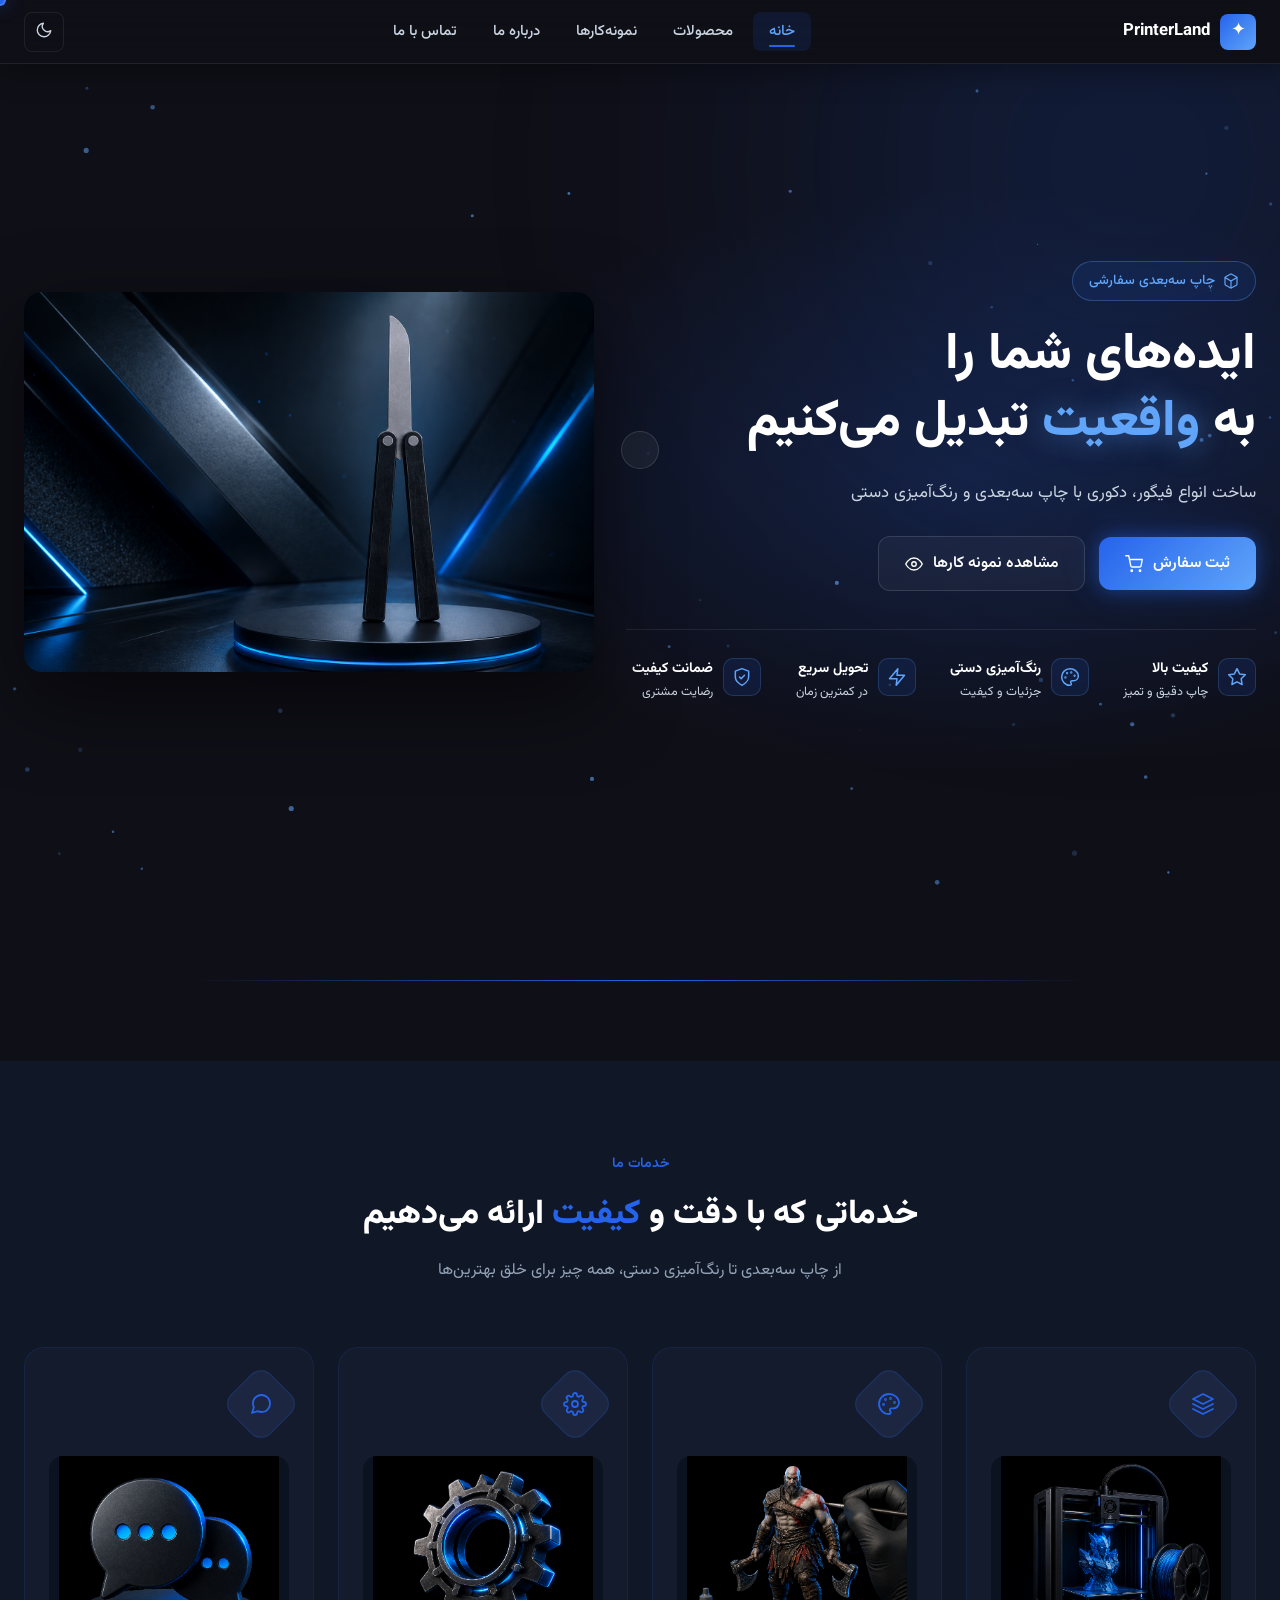
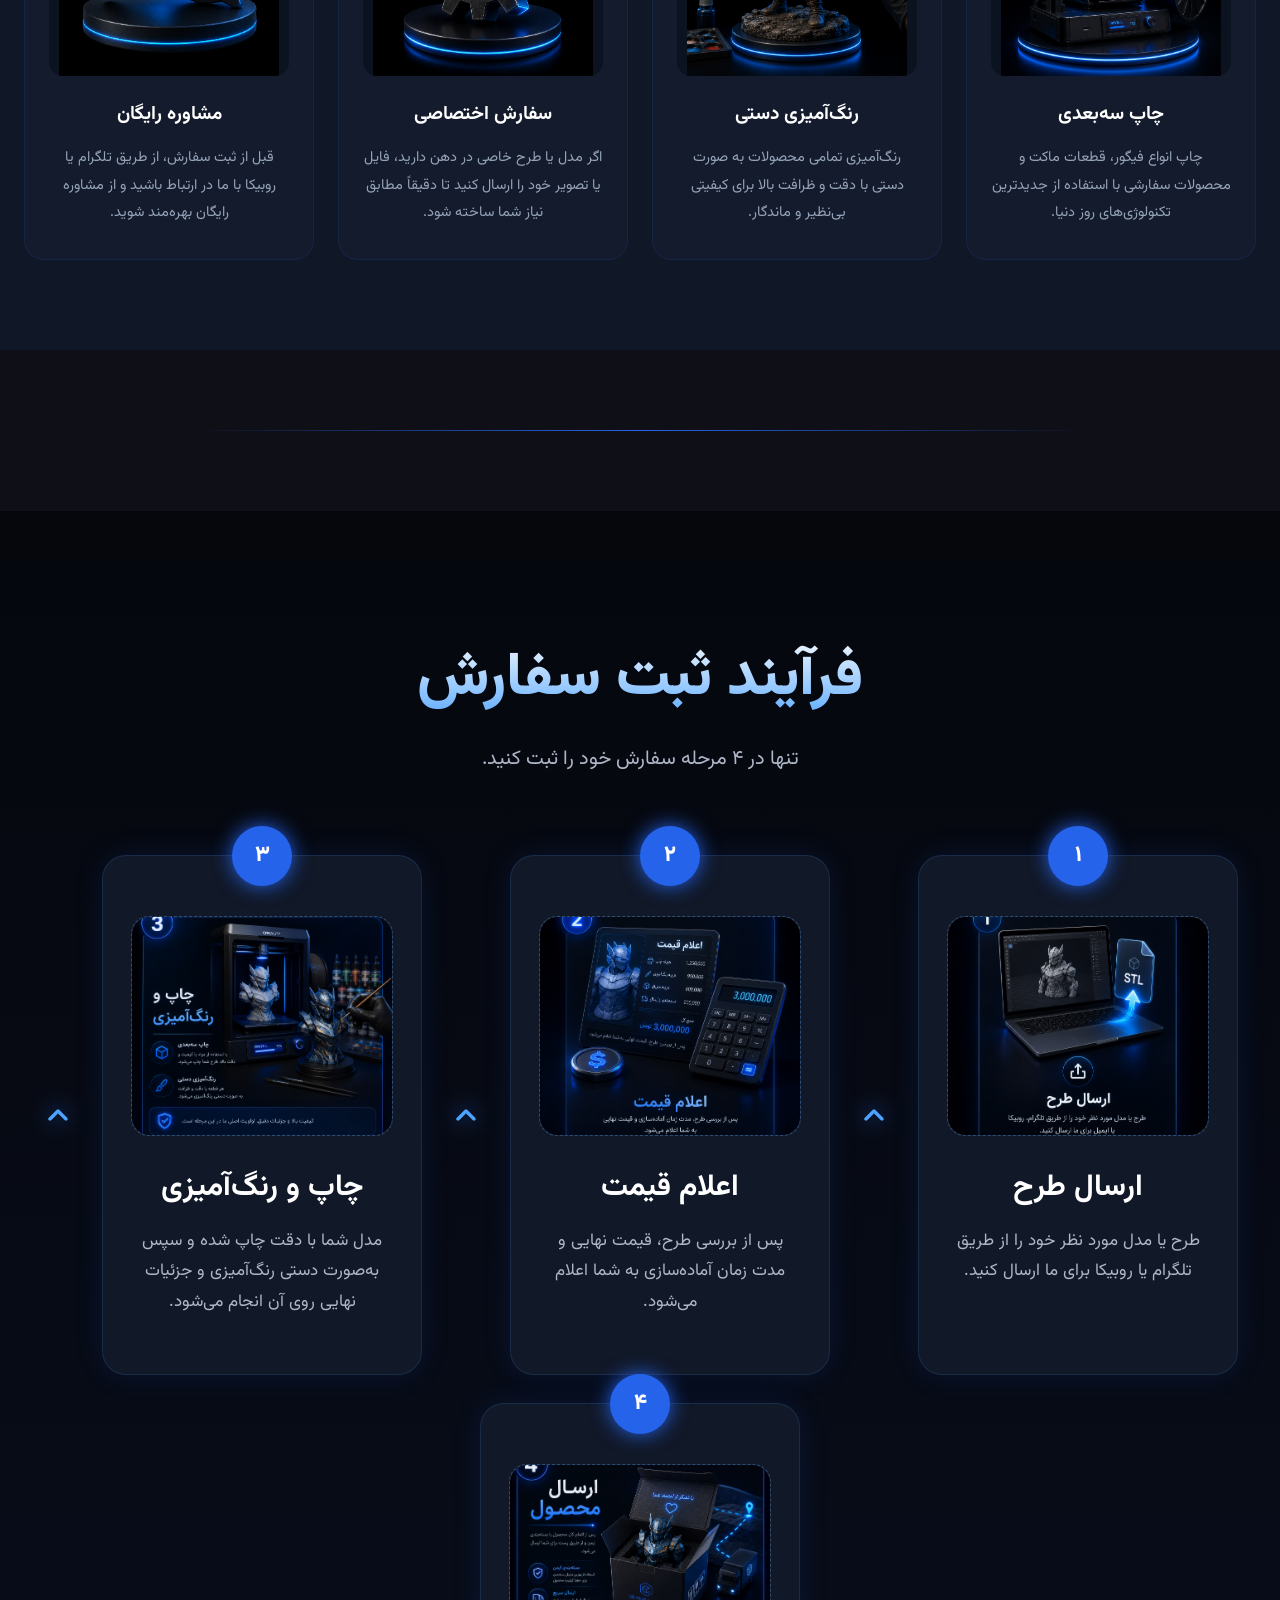
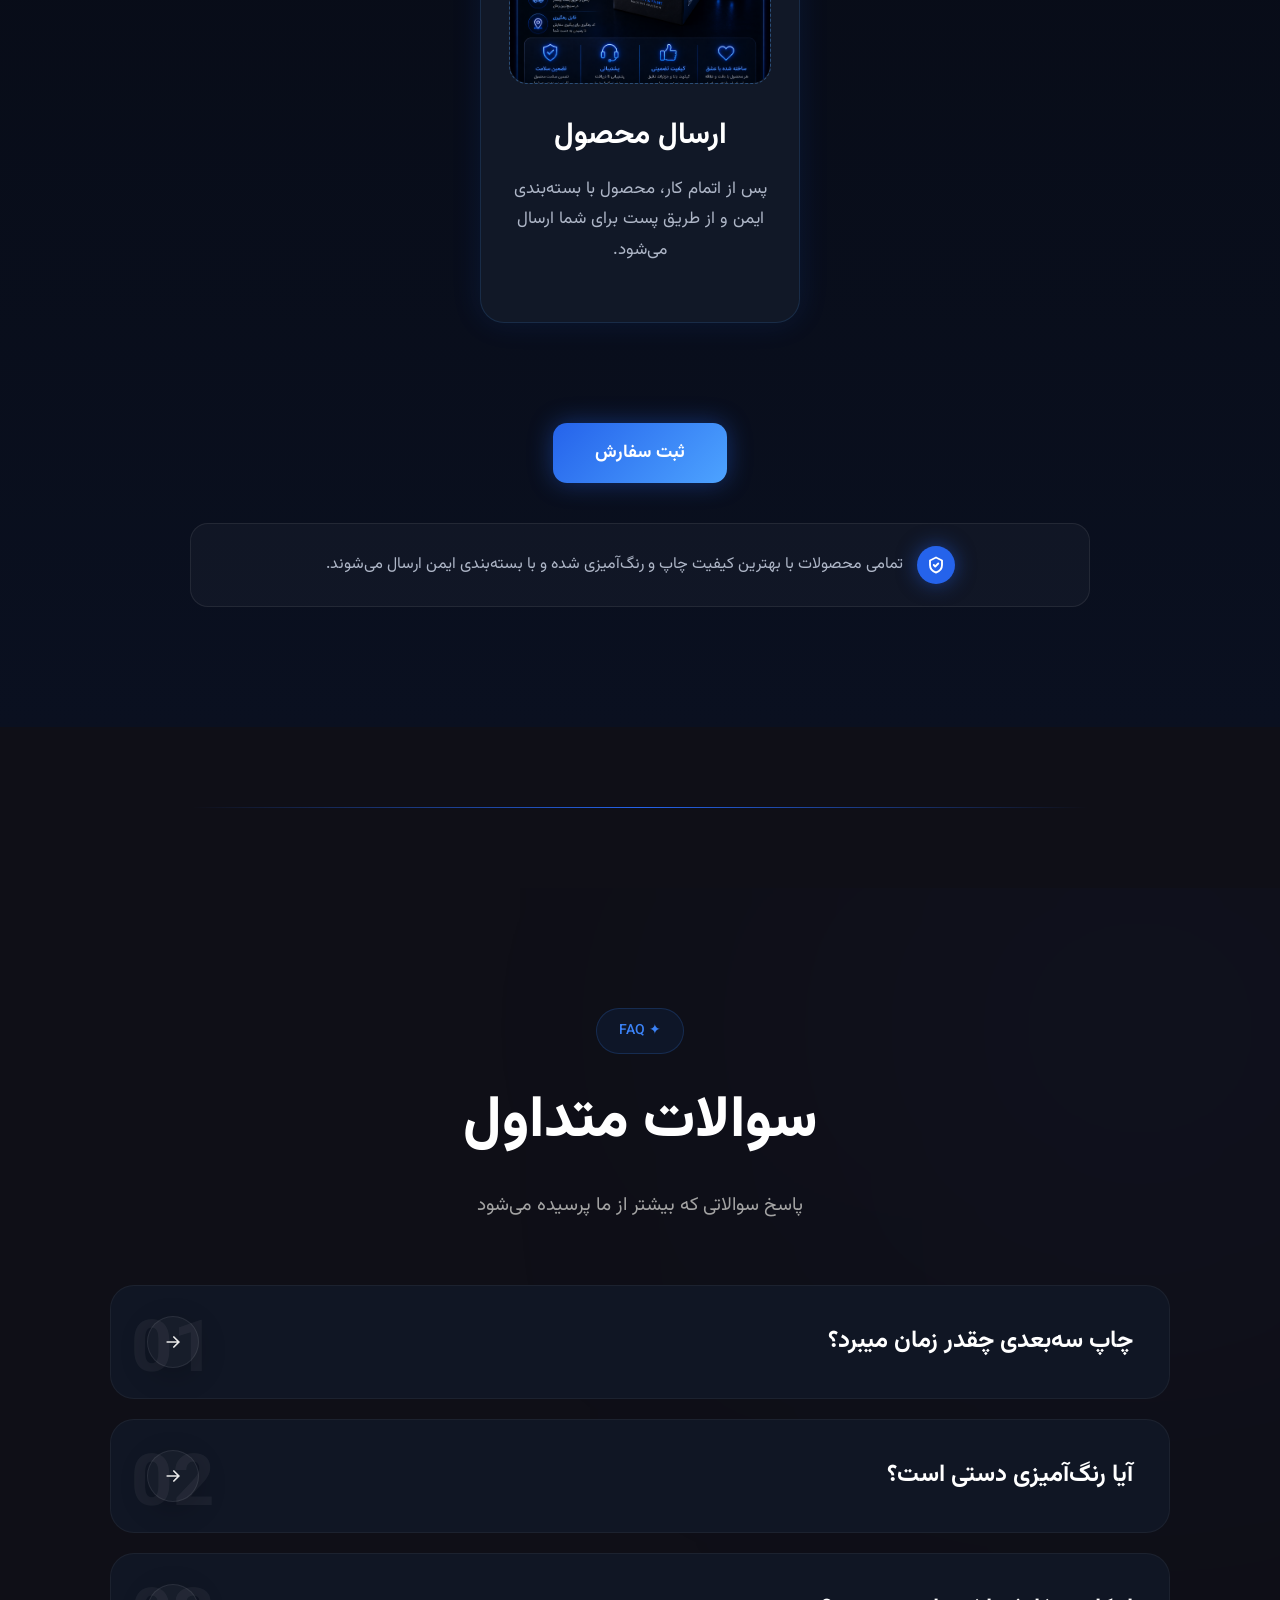
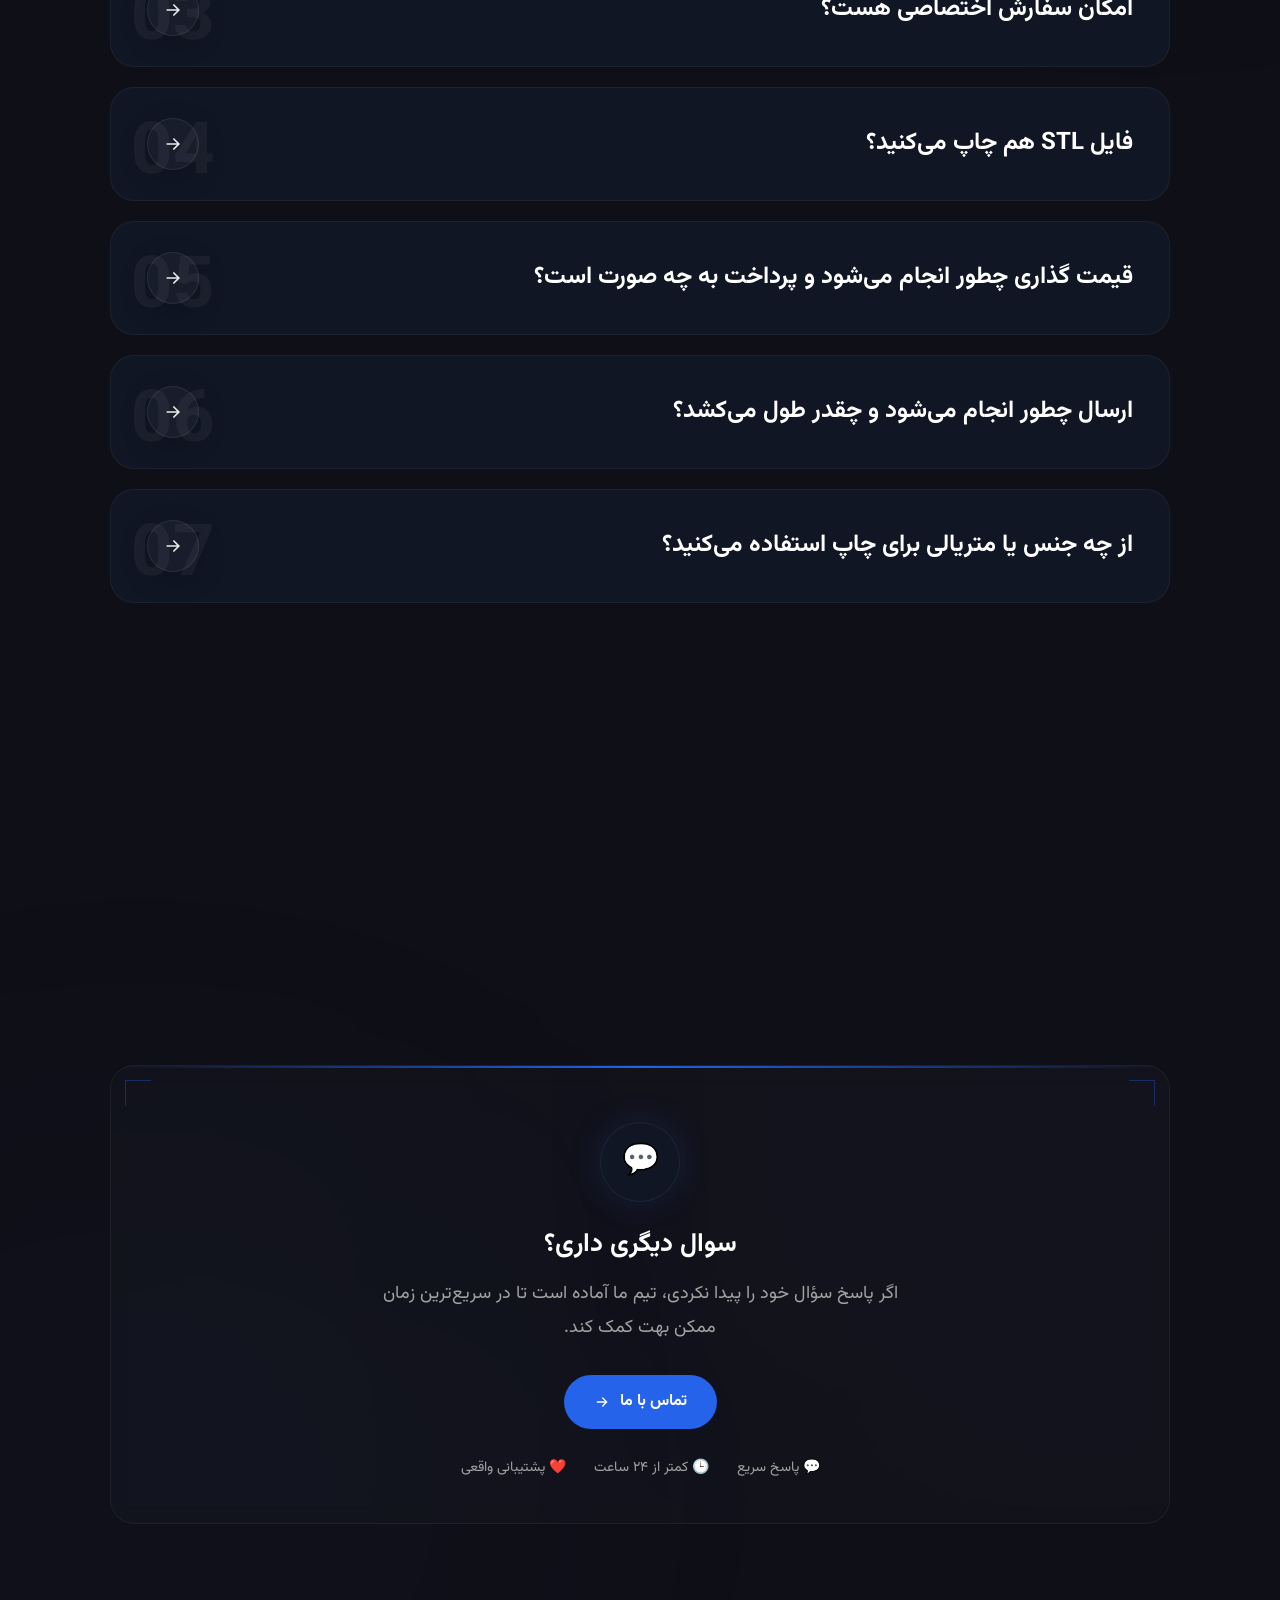
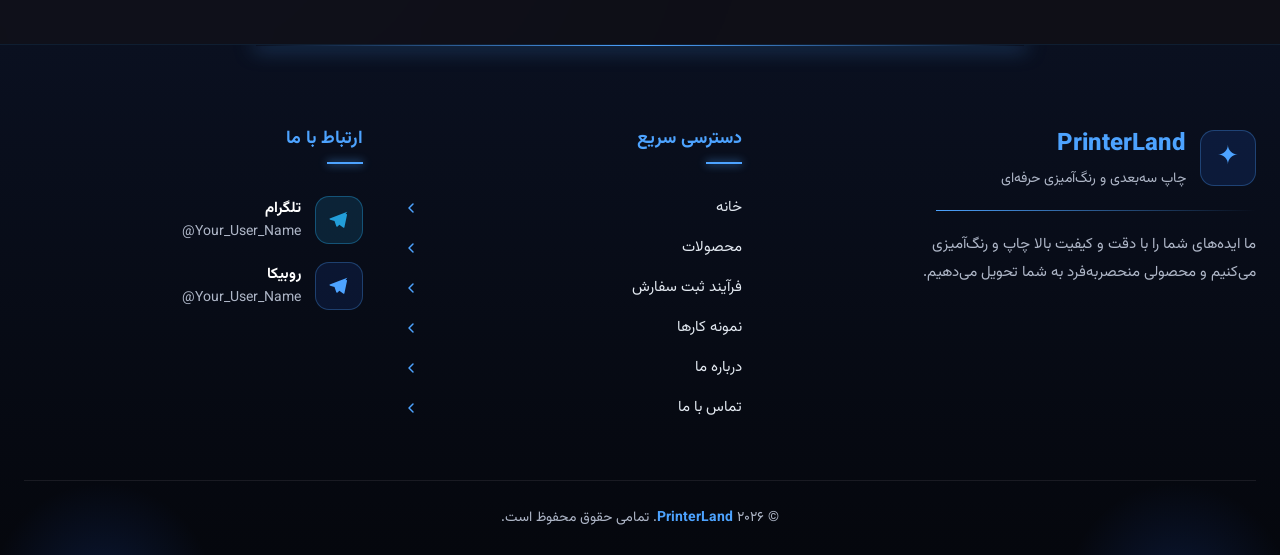
==== index.html @ bed922d1 "first commit" ====
<!doctype html>
<html lang="fa" dir="rtl">
  <head>
    <meta charset="UTF-8" />
    <meta name="viewport" content="width=device-width, initial-scale=1.0" />
    <title>صفحه اصلی | PrinterLand</title>
    <link rel="stylesheet" href="style/font.css" />
    <link
      rel="icon"
      type="image/png"
      sizes="32x32"
      href="assets/images/logo/logo1.png"
    />
    <link rel="stylesheet" href="style/custom curser.css" />
    <link rel="stylesheet" href="style/style.css" />
    <link rel="stylesheet" href="style/header.css" />
    <link rel="stylesheet" href="style/hero.css" />
    <link rel="stylesheet" href="style/Services.css" />
    <link rel="stylesheet" href="style/process.css" />
    <link rel="stylesheet" href="style/footer.css" />
    <link rel="stylesheet" href="style/light-mode-fix.css" />
  </head>
  <body>
    <!-- ===== HEADER ===== -->
    <header class="site-header">
      <div class="header-inner">
        <a class="header-logo" href="index.html">
          <div class="logo-mark">✦</div>
          <span class="logo-text">PrinterLand</span>
        </a>
        <nav class="header-nav" id="desktopNav">
          <a class="nav-link active" href="index.html">خانه</a>
          <a class="nav-link" href="products.html">محصولات</a>
          <a class="nav-link" href="pages/portfolio.html">نمونه‌کارها</a>
          <a class="nav-link" href="pages/about.html">درباره ما</a>
          <a class="nav-link" href="pages/contact.html">تماس با ما</a>
        </nav>
        <!-- Dark Mode Toggle -->
        <button
          class="theme-toggle"
          id="themeToggle"
          aria-label="تغییر حالت روشنایی"
        >
          <span class="theme-icon-desktop">
            <svg
              id="themeIconSvg"
              xmlns="http://www.w3.org/2000/svg"
              width="18"
              height="18"
              viewBox="0 0 24 24"
              fill="none"
              stroke="currentColor"
              stroke-width="1.8"
              stroke-linecap="round"
              stroke-linejoin="round"
            >
              <path d="M21 12.79A9 9 0 1 1 11.21 3 7 7 0 0 0 21 12.79z" />
            </svg>
          </span>
          <span class="theme-icon-mobile" aria-hidden="true">🌙</span>
        </button>

        <button
          class="menu-toggle"
          id="menuToggle"
          aria-label="منو"
          aria-expanded="false"
        >
          <span></span><span></span><span></span>
        </button>
      </div>
    </header>

    <!-- Mobile Nav (outside header, fixed positioned via CSS) -->
    <nav class="mobile-nav" id="mobileNav">
      <a class="mobile-nav-link active" href="index.html">خانه</a>
      <a class="mobile-nav-link" href="products.html">محصولات</a>
      <a class="mobile-nav-link" href="pages/portfolio.html">نمونه‌کارها</a>
      <a class="mobile-nav-link" href="pages/about.html">درباره ما</a>
      <a class="mobile-nav-link" href="pages/contact.html">تماس با ما</a>
    </nav>

    <!-- ===== MAIN CONTENT ===== -->
    <main>
      <!-- ===== HERO SECTION ===== -->
      <section class="hero" id="hero">
        <canvas class="hero-particles" id="heroParticles"></canvas>

        <div class="hero-inner">
          <div class="hero-content">
            <span class="hero-badge">
              <svg
                width="16"
                height="16"
                viewBox="0 0 24 24"
                fill="none"
                stroke="currentColor"
                stroke-width="1.8"
                stroke-linecap="round"
                stroke-linejoin="round"
              >
                <path
                  d="M21 16.5V7.5a2 2 0 0 0-1-1.73l-7-4.04a2 2 0 0 0-2 0l-7 4.04A2 2 0 0 0 3 7.5v9a2 2 0 0 0 1 1.73l7 4.04a2 2 0 0 0 2 0l7-4.04a2 2 0 0 0 1-1.73Z"
                ></path>
                <path d="M3.27 6.96 12 12.01l8.73-5.05"></path>
                <path d="M12 22.08V12"></path>
              </svg>
              چاپ سه‌بعدی سفارشی
            </span>

            <h1 class="hero-title">
              ایده‌های شما را<br />
              به <span class="hero-title-accent">واقعیت</span> تبدیل می‌کنیم
            </h1>

            <p class="hero-desc">
              ساخت انواع فیگور، دکوری با چاپ سه‌بعدی و رنگ‌آمیزی دستی
            </p>

            <div class="hero-actions">
              <a class="hero-btn hero-btn-primary" href="#order-process">
                ثبت سفارش
                <svg
                  width="18"
                  height="18"
                  viewBox="0 0 24 24"
                  fill="none"
                  stroke="currentColor"
                  stroke-width="1.8"
                  stroke-linecap="round"
                  stroke-linejoin="round"
                >
                  <circle cx="9" cy="21" r="1"></circle>
                  <circle cx="20" cy="21" r="1"></circle>
                  <path
                    d="M1 1h4l2.68 13.39a2 2 0 0 0 2 1.61h9.72a2 2 0 0 0 2-1.61L23 6H6"
                  ></path>
                </svg>
              </a>
              <a
                class="hero-btn hero-btn-secondary"
                href="pages/portfolio.html"
              >
                مشاهده نمونه کارها
                <svg
                  width="18"
                  height="18"
                  viewBox="0 0 24 24"
                  fill="none"
                  stroke="currentColor"
                  stroke-width="1.8"
                  stroke-linecap="round"
                  stroke-linejoin="round"
                >
                  <path d="M1 12s4-8 11-8 11 8 11 8-4 8-11 8-11-8-11-8Z"></path>
                  <circle cx="12" cy="12" r="3"></circle>
                </svg>
              </a>
            </div>

            <ul class="hero-features">
              <li class="hero-feature">
                <span class="hero-feature-icon">
                  <svg
                    width="20"
                    height="20"
                    viewBox="0 0 24 24"
                    fill="none"
                    stroke="currentColor"
                    stroke-width="1.8"
                    stroke-linecap="round"
                    stroke-linejoin="round"
                  >
                    <polygon
                      points="12 2 15.09 8.26 22 9.27 17 14.14 18.18 21.02 12 17.77 5.82 21.02 7 14.14 2 9.27 8.91 8.26 12 2"
                    ></polygon>
                  </svg>
                </span>
                <div>
                  <span class="hero-feature-title">کیفیت بالا</span>
                  <span class="hero-feature-sub">چاپ دقیق و تمیز</span>
                </div>
              </li>
              <li class="hero-feature">
                <span class="hero-feature-icon">
                  <svg
                    width="20"
                    height="20"
                    viewBox="0 0 24 24"
                    fill="none"
                    stroke="currentColor"
                    stroke-width="1.8"
                    stroke-linecap="round"
                    stroke-linejoin="round"
                  >
                    <circle cx="13.5" cy="6.5" r=".5"></circle>
                    <circle cx="17.5" cy="10.5" r=".5"></circle>
                    <circle cx="8.5" cy="7.5" r=".5"></circle>
                    <circle cx="6.5" cy="12.5" r=".5"></circle>
                    <path
                      d="M12 2C6.5 2 2 6.5 2 12s4.5 10 10 10c.926 0 1.648-.746 1.648-1.688 0-.437-.18-.835-.437-1.125-.29-.289-.438-.652-.438-1.125a1.64 1.64 0 0 1 1.668-1.668h1.996c3.051 0 5.555-2.503 5.555-5.554C21.965 6.012 17.461 2 12 2Z"
                    ></path>
                  </svg>
                </span>
                <div>
                  <span class="hero-feature-title">رنگ‌آمیزی دستی</span>
                  <span class="hero-feature-sub">جزئیات و کیفیت</span>
                </div>
              </li>
              <li class="hero-feature">
                <span class="hero-feature-icon">
                  <svg
                    width="20"
                    height="20"
                    viewBox="0 0 24 24"
                    fill="none"
                    stroke="currentColor"
                    stroke-width="1.8"
                    stroke-linecap="round"
                    stroke-linejoin="round"
                  >
                    <polygon
                      points="13 2 3 14 12 14 11 22 21 10 12 10 13 2"
                    ></polygon>
                  </svg>
                </span>
                <div>
                  <span class="hero-feature-title">تحویل سریع</span>
                  <span class="hero-feature-sub">در کمترین زمان</span>
                </div>
              </li>
              <li class="hero-feature">
                <span class="hero-feature-icon">
                  <svg
                    width="20"
                    height="20"
                    viewBox="0 0 24 24"
                    fill="none"
                    stroke="currentColor"
                    stroke-width="1.8"
                    stroke-linecap="round"
                    stroke-linejoin="round"
                  >
                    <path
                      d="M12 22s8-4 8-10V5l-8-3-8 3v7c0 6 8 10 8 10Z"
                    ></path>
                    <path d="m9 12 2 2 4-4"></path>
                  </svg>
                </span>
                <div>
                  <span class="hero-feature-title">ضمانت کیفیت</span>
                  <span class="hero-feature-sub">رضایت مشتری</span>
                </div>
              </li>
            </ul>
          </div>

          <div class="hero-visual">
            <div class="hero-glow"></div>
            <img
              class="hero-image"
              src="assets/images/hero/hero.png"
              alt="فیگور چاپ سه‌بعدی"
            />
          </div>
        </div>
      </section>
      <div class="divider"></div>
      <section class="services">
        <div class="services-header">
          <span class="services-tag">خدمات ما</span>
          <h2 class="services-title">
            خدماتی که با دقت و <span>کیفیت</span> ارائه می‌دهیم
          </h2>
          <p class="services-desc">
            از چاپ سه‌بعدی تا رنگ‌آمیزی دستی، همه چیز برای خلق بهترین‌ها
          </p>
        </div>

        <div class="services-grid">
          <!-- کارت ۱: چاپ سه‌بعدی -->
          <div class="service-card">
            <div class="service-icon">
              <svg
                viewBox="0 0 24 24"
                fill="none"
                stroke="currentColor"
                stroke-width="1.8"
                stroke-linecap="round"
                stroke-linejoin="round"
              >
                <path d="M12 2 2 7l10 5 10-5-10-5z" />
                <path d="M2 17l10 5 10-5" />
                <path d="M2 12l10 5 10-5" />
              </svg>
            </div>
            <div class="service-image">
              <img
                src="assets/images/Services/%23U0686%23U0627%23U067e%20%23U0633%23U0647%20%23U0628%23U0639%23U062f%23U06cc.png"
                alt="چاپ سه‌بعدی"
              />
            </div>
            <h3 class="service-title">چاپ سه‌بعدی</h3>
            <p class="service-text">
              چاپ انواع فیگور، قطعات ماکت و محصولات سفارشی با استفاده از
              جدیدترین تکنولوژی‌های روز دنیا.
            </p>
          </div>

          <!-- کارت ۲: رنگ‌آمیزی دستی -->
          <div class="service-card">
            <div class="service-icon">
              <svg
                viewBox="0 0 24 24"
                fill="none"
                stroke="currentColor"
                stroke-width="1.8"
                stroke-linecap="round"
                stroke-linejoin="round"
              >
                <circle cx="13.5" cy="6.5" r="0.5" />
                <circle cx="17.5" cy="10.5" r="0.5" />
                <circle cx="8.5" cy="7.5" r="0.5" />
                <circle cx="6.5" cy="12.5" r="0.5" />
                <path
                  d="M12 2C6.5 2 2 6.5 2 12s4.5 10 10 10c.926 0 1.648-.746 1.648-1.688 0-.437-.18-.835-.437-1.125-.29-.289-.438-.652-.438-1.125a1.64 1.64 0 0 1 1.668-1.668h1.996c3.051 0 5.555-2.503 5.555-5.554C21.992 6.012 17.461 2 12 2z"
                />
              </svg>
            </div>
            <div class="service-image">
              <img
                src="assets/images/Services/%23U0631%23U0646%23U06af%20%23U0627%23U0645%23U06cc%23U0632%23U06cc%20%23U062f%23U0633%23U062a%23U06cc.png"
                alt="رنگ‌آمیزی دستی"
              />
            </div>
            <h3 class="service-title">رنگ‌آمیزی دستی</h3>
            <p class="service-text">
              رنگ‌آمیزی تمامی محصولات به صورت دستی با دقت و ظرافت بالا برای
              کیفیتی بی‌نظیر و ماندگار.
            </p>
          </div>

          <!-- کارت ۳: مشارش اختصاصی -->
          <div class="service-card">
            <div class="service-icon">
              <svg
                viewBox="0 0 24 24"
                fill="none"
                stroke="currentColor"
                stroke-width="1.8"
                stroke-linecap="round"
                stroke-linejoin="round"
              >
                <circle cx="12" cy="12" r="3" />
                <path
                  d="M19.4 15a1.65 1.65 0 0 0 .33 1.82l.06.06a2 2 0 1 1-2.83 2.83l-.06-.06a1.65 1.65 0 0 0-1.82-.33 1.65 1.65 0 0 0-1 1.51V21a2 2 0 0 1-4 0v-.09A1.65 1.65 0 0 0 9 19.4a1.65 1.65 0 0 0-1.82.33l-.06.06a2 2 0 1 1-2.83-2.83l.06-.06a1.65 1.65 0 0 0 .33-1.82 1.65 1.65 0 0 0-1.51-1H3a2 2 0 0 1 0-4h.09A1.65 1.65 0 0 0 4.6 9a1.65 1.65 0 0 0-.33-1.82l-.06-.06a2 2 0 1 1 2.83-2.83l.06.06a1.65 1.65 0 0 0 1.82.33H9a1.65 1.65 0 0 0 1-1.51V3a2 2 0 0 1 4 0v.09a1.65 1.65 0 0 0 1 1.51 1.65 1.65 0 0 0 1.82-.33l.06-.06a2 2 0 1 1 2.83 2.83l-.06.06a1.65 1.65 0 0 0-.33 1.82V9a1.65 1.65 0 0 0 1.51 1H21a2 2 0 0 1 0 4h-.09a1.65 1.65 0 0 0-1.51 1z"
                />
              </svg>
            </div>
            <div class="service-image">
              <img
                src="assets/images/Services/%23U0645%23U0634%23U0627%23U0631%23U0634%20%23U0627%23U062e%23U062a%23U0635%23U0627%23U0635%23U06cc.png"
                alt="مشارش اختصاصی"
              />
            </div>
            <h3 class="service-title">سفارش اختصاصی</h3>
            <p class="service-text">
              اگر مدل یا طرح خاصی در دهن دارید، فایل یا تصویر خود را ارسال کنید
              تا دقیقاً مطابق نیاز شما ساخته شود.
            </p>
          </div>

          <!-- کارت ۴: مشاوره رایگان -->
          <div class="service-card">
            <div class="service-icon">
              <svg
                viewBox="0 0 24 24"
                fill="none"
                stroke="currentColor"
                stroke-width="1.8"
                stroke-linecap="round"
                stroke-linejoin="round"
              >
                <path
                  d="M21 11.5a8.38 8.38 0 0 1-.9 3.8 8.5 8.5 0 0 1-7.6 4.7 8.38 8.38 0 0 1-3.8-.9L3 21l1.9-5.7a8.38 8.38 0 0 1-.9-3.8 8.5 8.5 0 0 1 4.7-7.6 8.38 8.38 0 0 1 3.8-.9h.5a8.48 8.48 0 0 1 8 8v.5z"
                />
              </svg>
            </div>
            <!-- عکس مربوط به این کارت را اینجا قرار دهید -->
            <div class="service-image">
              <img
                src="assets/images/Services/%23U0645%23U0634%23U0627%23U0648%23U0631%23U0647%20%23U0631%23U0627%23U06cc%23U06af%23U0627%23U0646.png"
                alt="مشاوره رایگان"
              />
            </div>
            <h3 class="service-title">مشاوره رایگان</h3>
            <p class="service-text">
              قبل از ثبت سفارش، از طریق تلگرام یا روبیکا با ما در ارتباط باشید و
              از مشاوره رایگان بهره‌مند شوید.
            </p>
          </div>
        </div>
      </section>
      <div class="divider"></div>
      <!-- ===== ORDER PROCESS SECTION ===== -->
      <section class="process-section" id="order-process">
        <div class="process-container">
          <div class="process-header">
            <h2 class="process-title">فرآیند ثبت سفارش</h2>
            <p class="process-subtitle">
              تنها در ۴ مرحله سفارش خود را ثبت کنید.
            </p>
          </div>

          <div class="process-cards">
            <!-- کارت ۱ -->
            <div class="process-card">
              <span class="process-step-number">۱</span>
              <div class="process-card-image">
                <!-- عکس خودتون رو اینجا جایگزین کنید -->
                <img
                  src="assets/images/products/%23U0627%23U0631%23U0633%23U0627%23U0644%20%23U0637%23U0631%23U062d.png"
                  alt="ارسال طرح"
                />
              </div>
              <h3 class="process-card-title">ارسال طرح</h3>
              <p class="process-card-text">
                طرح یا مدل مورد نظر خود را از طریق تلگرام یا روبیکا برای ما
                ارسال کنید.
              </p>
            </div>

            <span class="process-arrow">
              <svg
                viewBox="0 0 24 24"
                fill="none"
                stroke="currentColor"
                stroke-width="2.5"
                stroke-linecap="round"
                stroke-linejoin="round"
              >
                <path d="M9 18l6-6-6-6" />
              </svg>
            </span>

            <!-- کارت ۲ -->
            <div class="process-card">
              <span class="process-step-number">۲</span>
              <div class="process-card-image">
                <img
                  src="assets/images/products/%23U0627%23U0639%23U0644%23U0627%23U0645%20%23U0642%23U06cc%23U0645%23U062a.png"
                  alt="اعلام قیمت"
                />
              </div>
              <h3 class="process-card-title">اعلام قیمت</h3>
              <p class="process-card-text">
                پس از بررسی طرح، قیمت نهایی و مدت زمان آماده‌سازی به شما اعلام
                می‌شود.
              </p>
            </div>

            <span class="process-arrow">
              <svg
                viewBox="0 0 24 24"
                fill="none"
                stroke="currentColor"
                stroke-width="2.5"
                stroke-linecap="round"
                stroke-linejoin="round"
              >
                <path d="M9 18l6-6-6-6" />
              </svg>
            </span>

            <!-- کارت ۳ -->
            <div class="process-card">
              <span class="process-step-number">۳</span>
              <div class="process-card-image">
                <img
                  src="assets/images/products/%23U062c%23U0627%23U067e.png"
                  alt="چاپ و رنگ‌آمیزی"
                />
              </div>
              <h3 class="process-card-title">چاپ و رنگ‌آمیزی</h3>
              <p class="process-card-text">
                مدل شما با دقت چاپ شده و سپس به‌صورت دستی رنگ‌آمیزی و جزئیات
                نهایی روی آن انجام می‌شود.
              </p>
            </div>

            <span class="process-arrow">
              <svg
                viewBox="0 0 24 24"
                fill="none"
                stroke="currentColor"
                stroke-width="2.5"
                stroke-linecap="round"
                stroke-linejoin="round"
              >
                <path d="M9 18l6-6-6-6" />
              </svg>
            </span>

            <!-- کارت ۴ -->
            <div class="process-card">
              <span class="process-step-number">۴</span>
              <div class="process-card-image">
                <img src="assets/images/products/%23U0627%23U0631%23U0633%23U0627%23U0644.png" alt="ارسال محصول" />
              </div>
              <h3 class="process-card-title">ارسال محصول</h3>
              <p class="process-card-text">
                پس از اتمام کار، محصول با بسته‌بندی ایمن و از طریق پست برای شما
                ارسال می‌شود.
              </p>
            </div>
          </div>
          <div class="process-order-btn-wrap">
            <button class="process-order-btn" id="orderBtn">ثبت سفارش</button>
          </div>
          <div class="process-footer">
            <span class="process-footer-icon">
              <svg
                viewBox="0 0 24 24"
                fill="none"
                stroke-width="2.5"
                stroke-linecap="round"
                stroke-linejoin="round"
              >
                <path d="M9 12l2 2 4-4" />
                <path
                  d="M12 2l8 4v6c0 5-3.5 8.5-8 10-4.5-1.5-8-5-8-10V6l8-4z"
                />
              </svg>
            </span>
            <p>
              تمامی محصولات با بهترین کیفیت چاپ و رنگ‌آمیزی شده و با بسته‌بندی
              ایمن ارسال می‌شوند.
            </p>
          </div>
        </div>
      </section>
      <div class="divider"></div>
      <!-- ===== ORDER MODAL ===== -->
      <div class="order-modal-overlay" id="orderModalOverlay">
        <div class="order-modal">
          <button
            class="order-modal-close"
            id="orderModalClose"
            aria-label="بستن"
          >
            ✕
          </button>
          <h3 class="order-modal-title">ثبت سفارش</h3>
          <p class="order-modal-subtitle">
            از طریق یکی از پیام‌رسان‌های زیر با ما در ارتباط باشید
          </p>

          <div class="order-modal-cards">
            <!-- تلگرام -->
            <div class="order-app-card">
              <span class="order-app-icon telegram">
                <svg viewBox="0 0 24 24">
                  <path
                    d="M21.05 2.93 2.6 10.1c-1.27.5-1.26 1.2-.23 1.52l4.73 1.48 1.83 5.55c.22.6.37.84.76.84.36 0 .52-.16.72-.36l1.97-1.9 4.1 3.02c.75.42 1.3.2 1.49-.7l2.69-12.7c.27-1.12-.42-1.62-1.61-1.12z"
                  />
                </svg>
              </span>
              <span class="order-app-name">تلگرام</span>
              <p class="order-app-text">
                برای ثبت سفارش به آیدی زیر پیام بدید:
              </p>
              <span class="order-app-id">@Your_User_Name</span>
            </div>

            <!-- روبیکا -->
            <div class="order-app-card">
              <span class="order-app-icon rubika">
                <img src="./assets/icons/minimal.png" alt="rubika" />
              </span>
              <span class="order-app-name">روبیکا</span>
              <p class="order-app-text">
                برای ثبت سفارش به آیدی زیر پیام بدید:
              </p>
              <span class="order-app-id">@Your_User_Name</span>
            </div>
          </div>
        </div>
      </div>
      <!doctype html>
      <html lang="fa" dir="rtl">
        <head>
          <meta charset="UTF-8" />
          <meta
            name="viewport"
            content="width=device-width, initial-scale=1.0"
          />
          <title>FAQ Section</title>
          <link rel="preconnect" href="https://fonts.googleapis.com" />
          <link
            href="https://fonts.googleapis.com/css2?family=Vazirmatn:wght@400;500;700;800&display=swap"
            rel="stylesheet"
          />
          <link rel="stylesheet" href="style.css" />
        </head>
        <body>
          <section class="faq-section">
            <div class="faq-glow top-right"></div>
            <div class="faq-glow bottom-left"></div>

            <div class="faq-container">
              <div class="faq-header">
                <div class="faq-badge">✦ FAQ</div>
                <h2 class="faq-title">سوالات متداول</h2>
                <p class="faq-paragraph">
                  پاسخ سوالاتی که بیشتر از ما پرسیده می‌شود
                </p>
              </div>

              <div class="faq-list">
                <div class="faq-item" data-index="0">
                  <span class="faq-number">01</span>
                  <div class="faq-question-row">
                    <h3 class="faq-question">چاپ سه‌بعدی چقدر زمان میبرد؟</h3>
                    <div class="faq-plus">
                      <svg
                        viewBox="0 0 24 24"
                        fill="none"
                        stroke-width="2"
                        stroke-linecap="round"
                      >
                        <path d="M5 12h13M13 6l6 6-6 6" />
                      </svg>
                    </div>
                  </div>
                  <div class="faq-answer-wrap">
                    <div class="faq-answer-inner">
                      <div class="faq-line"></div>
                      <p class="faq-answer">
                        بستگی به طرح شما دارد ولی در حالت عادی 2 ساعت.
                      </p>
                    </div>
                  </div>
                </div>

                <div class="faq-item" data-index="1">
                  <span class="faq-number">02</span>
                  <div class="faq-question-row">
                    <h3 class="faq-question">آیا رنگ‌آمیزی دستی است؟</h3>
                    <div class="faq-plus">
                      <svg
                        viewBox="0 0 24 24"
                        fill="none"
                        stroke-width="2"
                        stroke-linecap="round"
                      >
                        <path d="M5 12h13M13 6l6 6-6 6" />
                      </svg>
                    </div>
                  </div>
                  <div class="faq-answer-wrap">
                    <div class="faq-answer-inner">
                      <div class="faq-line"></div>
                      <p class="faq-answer">
                        بله، تمام محصولات بعد از چاپ به صورت کامل دستی رنگ
                        می‌شوند.
                      </p>
                    </div>
                  </div>
                </div>

                <div class="faq-item" data-index="2">
                  <span class="faq-number">03</span>
                  <div class="faq-question-row">
                    <h3 class="faq-question">امکان سفارش اختصاصی هست؟</h3>
                    <div class="faq-plus">
                      <svg
                        viewBox="0 0 24 24"
                        fill="none"
                        stroke-width="2"
                        stroke-linecap="round"
                      >
                        <path d="M5 12h13M13 6l6 6-6 6" />
                      </svg>
                    </div>
                  </div>
                  <div class="faq-answer-wrap">
                    <div class="faq-answer-inner">
                      <div class="faq-line"></div>
                      <p class="faq-answer">
                        بله، تمام محصولات ما به‌صورت اختصاصی و مطابق سفارش شما
                        تولید می‌شوند؛ از طرح و رنگ‌بندی گرفته تا ابعاد، همه چیز
                        را بر اساس نیاز شما می‌سازیم.
                      </p>
                    </div>
                  </div>
                </div>

                <div class="faq-item" data-index="3">
                  <span class="faq-number">04</span>
                  <div class="faq-question-row">
                    <h3 class="faq-question">فایل STL هم چاپ می‌کنید؟</h3>
                    <div class="faq-plus">
                      <svg
                        viewBox="0 0 24 24"
                        fill="none"
                        stroke-width="2"
                        stroke-linecap="round"
                      >
                        <path d="M5 12h13M13 6l6 6-6 6" />
                      </svg>
                    </div>
                  </div>
                  <div class="faq-answer-wrap">
                    <div class="faq-answer-inner">
                      <div class="faq-line"></div>
                      <p class="faq-answer">
                        بله، شما می‌توانید فایل STL خودتان را برای ما ارسال کنید
                        تا چاپ شود. کافیست فایل را از طریق تلگرام یا روبیکا
                        برایمان بفرستید.
                      </p>
                    </div>
                  </div>
                </div>

                <div class="faq-item" data-index="4">
                  <span class="faq-number">05</span>
                  <div class="faq-question-row">
                    <h3 class="faq-question">
                      قیمت‌ گذاری چطور انجام می‌شود و پرداخت به چه صورت است؟
                    </h3>
                    <div class="faq-plus">
                      <svg
                        viewBox="0 0 24 24"
                        fill="none"
                        stroke-width="2"
                        stroke-linecap="round"
                      >
                        <path d="M5 12h13M13 6l6 6-6 6" />
                      </svg>
                    </div>
                  </div>
                  <div class="faq-answer-wrap">
                    <div class="faq-answer-inner">
                      <div class="faq-line"></div>
                      <p class="faq-answer">
                        چون تمام کارها به‌صورت اختصاصی انجام می‌شود، قیمت هر
                        سفارش بر اساس ابعاد، جزئیات طرح و میزان رنگ‌آمیزی تعیین
                        می‌شود. بعد از ثبت سفارش، پیش‌فاکتور برایتان ارسال
                        می‌شود و پرداخت معمولاً به‌صورت واریز مستقیم انجام
                        می‌گیرد.
                      </p>
                    </div>
                  </div>
                </div>

                <div class="faq-item" data-index="5">
                  <span class="faq-number">06</span>
                  <div class="faq-question-row">
                    <h3 class="faq-question">
                      ارسال چطور انجام می‌شود و چقدر طول می‌کشد؟
                    </h3>
                    <div class="faq-plus">
                      <svg
                        viewBox="0 0 24 24"
                        fill="none"
                        stroke-width="2"
                        stroke-linecap="round"
                      >
                        <path d="M5 12h13M13 6l6 6-6 6" />
                      </svg>
                    </div>
                  </div>
                  <div class="faq-answer-wrap">
                    <div class="faq-answer-inner">
                      <div class="faq-line"></div>
                      <p class="faq-answer">
                        بعد از تکمیل ساخت و رنگ‌آمیزی، اگر در تهران هستید سفارش
                        شما از طریق اسنپ ارسال می‌شود و هزینه‌ی ارسال بر عهده‌ی
                      </p>
                    </div>
                  </div>
                </div>

                <div class="faq-item" data-index="6">
                  <span class="faq-number">07</span>
                  <div class="faq-question-row">
                    <h3 class="faq-question">
                      از چه جنس یا متریالی برای چاپ استفاده می‌کنید؟
                    </h3>
                    <div class="faq-plus">
                      <svg
                        viewBox="0 0 24 24"
                        fill="none"
                        stroke-width="2"
                        stroke-linecap="round"
                      >
                        <path d="M5 12h13M13 6l6 6-6 6" />
                      </svg>
                    </div>
                  </div>
                  <div class="faq-answer-wrap">
                    <div class="faq-answer-inner">
                      <div class="faq-line"></div>
                      <p class="faq-answer">
                        چاپ محصولات با فیلامنت PLA انجام می‌شود که مقاوم، بادوام
                        و مناسب برای رنگ‌آمیزی دستی است.
                      </p>
                    </div>
                  </div>
                </div>

                <div class="faq-item" data-index="7">
                  <span class="faq-number">08</span>
                  <div class="faq-question-row">
                    <h3 class="faq-question">
                      چطور از محصول رنگ‌شده نگهداری کنیم؟
                    </h3>
                    <div class="faq-plus">
                      <svg
                        viewBox="0 0 24 24"
                        fill="none"
                        stroke-width="2"
                        stroke-linecap="round"
                      >
                        <path d="M5 12h13M13 6l6 6-6 6" />
                      </svg>
                    </div>
                  </div>
                  <div class="faq-answer-wrap">
                    <div class="faq-answer-inner">
                      <div class="faq-line"></div>
                      <p class="faq-answer">
                        رنگ‌آمیزی محصولات با رنگ اکریلیک انجام می‌شود، بنابراین
                        بهتر است محصول را دور از نور مستقیم آفتاب و رطوبت نگه
                        دارید و برای تمیز کردن فقط از پارچه‌ی نرم و خشک استفاده
                        کنید تا رنگ آسیب نبیند یا کدر نشود.
                      </p>
                    </div>
                  </div>
                </div>

                <div class="faq-item" data-index="8">
                  <span class="faq-number">09</span>
                  <div class="faq-question-row">
                    <h3 class="faq-question">
                      امکان مرجوعی یا تعویض کالا وجود دارد؟
                    </h3>
                    <div class="faq-plus">
                      <svg
                        viewBox="0 0 24 24"
                        fill="none"
                        stroke-width="2"
                        stroke-linecap="round"
                      >
                        <path d="M5 12h13M13 6l6 6-6 6" />
                      </svg>
                    </div>
                  </div>
                  <div class="faq-answer-wrap">
                    <div class="faq-answer-inner">
                      <div class="faq-line"></div>
                      <p class="faq-answer">
                        بله، در صورت وجود ایراد ساخت، آسیب در حمل‌ونقل یا مغایرت
                        با سفارش شما، امکان تعویض یا مرجوعی کالا وجود دارد.
                      </p>
                    </div>
                  </div>
                </div>

                <div class="faq-item" data-index="9">
                  <span class="faq-number">10</span>
                  <div class="faq-question-row">
                    <h3 class="faq-question">
                      می‌توانم نمونه کارهای قبلی را ببینم؟
                    </h3>
                    <div class="faq-plus">
                      <svg
                        viewBox="0 0 24 24"
                        fill="none"
                        stroke-width="2"
                        stroke-linecap="round"
                      >
                        <path d="M5 12h13M13 6l6 6-6 6" />
                      </svg>
                    </div>
                  </div>
                  <div class="faq-answer-wrap">
                    <div class="faq-answer-inner">
                      <div class="faq-line"></div>
                      <p class="faq-answer">
                        بله، نمونه کارهای قبلی در صفحه نمونه کار موجود است و
                        می‌توانید قبل از سفارش آن‌ها را مشاهده کنید.
                      </p>
                    </div>
                  </div>
                </div>
              </div>

              <div class="faq-cta">
                <div class="faq-cta-topline"></div>
                <div class="faq-cta-glow tr"></div>
                <div class="faq-cta-glow bl"></div>
                <span class="faq-cta-corner tl"></span>
                <span class="faq-cta-corner tr"></span>

                <div class="faq-cta-content">
                  <div class="faq-cta-icon">💬</div>
                  <h4 class="faq-cta-title">سوال دیگری داری؟</h4>
                  <p class="faq-cta-subtitle">
                    اگر پاسخ سؤال خود را پیدا نکردی، تیم ما آماده است تا در
                    سریع‌ترین زمان ممکن بهت کمک کند.
                  </p>
                  <a href="./pages/contact.html" class="faq-cta-btn">
                    <span>تماس با ما</span>
                    <span class="faq-cta-arrow">
                      <svg
                        width="16"
                        height="16"
                        viewBox="0 0 24 24"
                        fill="none"
                        stroke="currentColor"
                        stroke-width="2"
                        stroke-linecap="round"
                      >
                        <path d="M5 12h13M13 6l6 6-6 6" />
                      </svg>
                    </span>
                  </a>

                  <div class="faq-cta-trust">
                    <span>💬 پاسخ سریع</span>
                    <span>🕒 کمتر از ۲۴ ساعت</span>
                    <span>❤️ پشتیبانی واقعی</span>
                  </div>
                </div>
              </div>
            </div>
          </section>

          <script src="script.js"></script>
        </body>
      </html>
    </main>
    <!-- ===== FOOTER ===== -->
    <footer class="site-footer">
      <div class="footer-decor"></div>
      <div class="footer-container">
        <div class="footer-grid">
          <!-- ستون برند -->
          <div class="footer-col footer-col-brand">
            <div class="footer-brand-logo">
              <span class="logo-mark">✦</span>
              <div>
                <div class="footer-brand-title"><span>PrinterLand</span></div>
                <div class="footer-brand-subtitle">
                  چاپ سه‌بعدی و رنگ‌آمیزی حرفه‌ای
                </div>
              </div>
            </div>
            <div class="footer-divider"></div>
            <p class="footer-brand-text">
              ما ایده‌های شما را با دقت و کیفیت بالا چاپ و رنگ‌آمیزی می‌کنیم و
              محصولی منحصربه‌فرد به شما تحویل می‌دهیم.
            </p>
          </div>

          <!-- ستون دسترسی سریع -->
          <div class="footer-col">
            <h4 class="footer-col-title">دسترسی سریع</h4>
            <ul class="footer-links">
              <li>
                <a href="index.html">
                  خانه
                  <svg
                    viewBox="0 0 24 24"
                    fill="none"
                    stroke-width="2.2"
                    stroke-linecap="round"
                    stroke-linejoin="round"
                  >
                    <path d="M15 18l-6-6 6-6" />
                  </svg>
                </a>
              </li>
              <li>
                <a href="products.html">
                  محصولات
                  <svg
                    viewBox="0 0 24 24"
                    fill="none"
                    stroke-width="2.2"
                    stroke-linecap="round"
                    stroke-linejoin="round"
                  >
                    <path d="M15 18l-6-6 6-6" />
                  </svg>
                </a>
              </li>
              <li>
                <a href="#order-process">
                  فرآیند ثبت سفارش
                  <svg
                    viewBox="0 0 24 24"
                    fill="none"
                    stroke-width="2.2"
                    stroke-linecap="round"
                    stroke-linejoin="round"
                  >
                    <path d="M15 18l-6-6 6-6" />
                  </svg>
                </a>
              </li>
              <li>
                <a href="pages/portfolio.html">
                  نمونه کارها
                  <svg
                    viewBox="0 0 24 24"
                    fill="none"
                    stroke-width="2.2"
                    stroke-linecap="round"
                    stroke-linejoin="round"
                  >
                    <path d="M15 18l-6-6 6-6" />
                  </svg>
                </a>
              </li>
              <li>
                <a href="pages/about.html">
                  درباره ما
                  <svg
                    viewBox="0 0 24 24"
                    fill="none"
                    stroke-width="2.2"
                    stroke-linecap="round"
                    stroke-linejoin="round"
                  >
                    <path d="M15 18l-6-6 6-6" />
                  </svg>
                </a>
              </li>
              <li>
                <a href="pages/contact.html">
                  تماس با ما
                  <svg
                    viewBox="0 0 24 24"
                    fill="none"
                    stroke-width="2.2"
                    stroke-linecap="round"
                    stroke-linejoin="round"
                  >
                    <path d="M15 18l-6-6 6-6" />
                  </svg>
                </a>
              </li>
            </ul>
          </div>

          <!-- ستون ارتباط با ما -->
          <div class="footer-col">
            <h4 class="footer-col-title">ارتباط با ما</h4>
            <ul class="footer-contact-list">
              <li class="footer-contact-item">
                <span
                  class="footer-contact-icon"
                  style="
                    background: rgba(34, 158, 217, 0.15);
                    border-color: rgba(34, 158, 217, 0.4);
                  "
                >
                  <svg viewBox="0 0 24 24" fill="#229ed9">
                    <path
                      d="M21.05 2.93 2.6 10.1c-1.27.5-1.26 1.2-.23 1.52l4.73 1.48 1.83 5.55c.22.6.37.84.76.84.36 0 .52-.16.72-.36l1.97-1.9 4.1 3.02c.75.42 1.3.2 1.49-.7l2.69-12.7c.27-1.12-.42-1.62-1.61-1.12z"
                    />
                  </svg>
                </span>
                <div>
                  <div class="footer-contact-name">تلگرام</div>
                  <div class="footer-contact-id">@Your_User_Name</div>
                </div>
              </li>
              <li class="footer-contact-item">
                <span class="footer-contact-icon">
                  <svg viewBox="0 0 24 24" fill="#4da3ff">
                    <path
                      d="M21.05 2.93 2.6 10.1c-1.27.5-1.26 1.2-.23 1.52l4.73 1.48 1.83 5.55c.22.6.37.84.76.84.36 0 .52-.16.72-.36l1.97-1.9 4.1 3.02c.75.42 1.3.2 1.49-.7l2.69-12.7c.27-1.12-.42-1.62-1.61-1.12z"
                    />
                  </svg>
                </span>
                <div>
                  <div class="footer-contact-name">روبیکا</div>
                  <div class="footer-contact-id">@Your_User_Name</div>
                </div>
              </li>
            </ul>
          </div>
        </div>

        <div class="footer-bottom">
          <p>© ۲۰۲۶ <strong>PrinterLand</strong>. تمامی حقوق محفوظ است.</p>
        </div>
      </div>
    </footer>

    <script src="js/menu.js"></script>
    <script src="js/custom curser.js"></script>
    <script src="js/script.js"></script>
    <script src="js/animation.js"></script>
    <button id="topBtn">↑</button>
  </body>
</html>
---- style/font.css ----
/* Generated by script */
@font-face {
  font-family: Vazirmatn;
  src: url('../assets/fonts/webfonts/Vazirmatn-FD-Thin.woff2') format('woff2');
  font-weight: 100;
  font-style: normal;
  font-display: swap;
}

@font-face {
  font-family: Vazirmatn;
  src: url('../assets/fonts/webfonts/Vazirmatn-FD-ExtraLight.woff2') format('woff2');
  font-weight: 200;
  font-style: normal;
  font-display: swap;
}

@font-face {
  font-family: Vazirmatn;
  src: url('../assets/fonts/webfonts/Vazirmatn-FD-Light.woff2') format('woff2');
  font-weight: 300;
  font-style: normal;
  font-display: swap;
}

@font-face {
  font-family: Vazirmatn;
  src: url('../assets/fonts/webfonts/Vazirmatn-FD-Regular.woff2') format('woff2');
  font-weight: 400;
  font-style: normal;
  font-display: swap;
}

@font-face {
  font-family: Vazirmatn;
  src: url('../assets/fonts/webfonts/Vazirmatn-FD-Medium.woff2') format('woff2');
  font-weight: 500;
  font-style: normal;
  font-display: swap;
}

@font-face {
  font-family: Vazirmatn;
  src: url('../assets/fonts/webfonts/Vazirmatn-FD-SemiBold.woff2') format('woff2');
  font-weight: 600;
  font-style: normal;
  font-display: swap;
}

@font-face {
  font-family: Vazirmatn;
  src: url('../assets/fonts/webfonts/Vazirmatn-FD-Bold.woff2') format('woff2');
  font-weight: 700;
  font-style: normal;
  font-display: swap;
}

@font-face {
  font-family: Vazirmatn;
  src: url('../assets/fonts/webfonts/Vazirmatn-FD-ExtraBold.woff2') format('woff2');
  font-weight: 800;
  font-style: normal;
  font-display: swap;
}

@font-face {
  font-family: Vazirmatn;
  src: url('../assets/fonts/webfonts/Vazirmatn-FD-Black.woff2') format('woff2');
  font-weight: 900;
  font-style: normal;
  font-display: swap;
}
---- style/custom curser.css ----
@media (pointer: fine) {

    html.has-custom-cursor,
    html.has-custom-cursor * {
      cursor: none !important;
    }
  
    .cursor-dot,
    .cursor-ring {
      position: fixed;
      top: 0;
      left: 0;
      z-index: 9999;
      pointer-events: none;
      will-change: transform, opacity, width, height, background;
      transform: translate(-50%, -50%);
    }
  
    /* ---- دایره کوچک (دات) ---- */
    .cursor-dot {
      width: 12px;
      height: 12px;
      border-radius: 50%;
      background: #2563eb;
      border: 2px solid rgba(255, 255, 255, 0.15);
      box-shadow: 0 0 18px rgba(37, 99, 235, 0.45);
      transition:
        width 0.18s cubic-bezier(.22, 1, .36, 1),
        height 0.18s cubic-bezier(.22, 1, .36, 1),
        transform 0.18s ease,
        opacity 0.25s ease,
        background 0.25s ease,
        box-shadow 0.25s ease;
    }
  
    /* ---- دایره بزرگ (رینگ) ---- */
    .cursor-ring {
      width: 38px;
      height: 38px;
      border-radius: 50%;
      border: 1px solid rgba(255, 255, 255, 0.18);
      background: rgba(255, 255, 255, 0.08);
      backdrop-filter: blur(5px);
      -webkit-backdrop-filter: blur(5px);
      opacity: 0.7;
      display: flex;
      align-items: center;
      justify-content: center;
      transition:
        width 0.3s cubic-bezier(.22, 1, .36, 1),
        height 0.3s cubic-bezier(.22, 1, .36, 1),
        opacity 0.3s cubic-bezier(.22, 1, .36, 1),
        background 0.3s cubic-bezier(.22, 1, .36, 1),
        border-color 0.3s cubic-bezier(.22, 1, .36, 1),
        box-shadow 0.3s cubic-bezier(.22, 1, .36, 1),
        filter 0.3s ease,
        transform 0.15s ease;
    }
  
    .cursor-ring-label {
      font-size: 0.78rem;
      font-weight: 600;
      color: #fff;
      opacity: 0;
      transition: opacity 0.25s ease;
      white-space: nowrap;
    }
  
    /* ---- کلیک: هر دو دایره جمع می‌شن ---- */
    html.cursor-clicking .cursor-dot,
    html.cursor-clicking .cursor-ring {
      transform: translate(-50%, -50%) scale(0.75);
    }
  
    /* ---- اسکرول: محو و بلور ---- */
    html.cursor-scrolling .cursor-dot,
    html.cursor-scrolling .cursor-ring {
      opacity: 0.6;
      filter: blur(2px);
    }
  
    /* ---- خروج موس از صفحه ---- */
    html.cursor-hidden .cursor-dot,
    html.cursor-hidden .cursor-ring {
      opacity: 0;
      transform: translate(-50%, -50%) scale(0);
    }
  
    /* ==========================================================
       حالت‌های مختلف هاور (روی body[data-cursor-state] تنظیم می‌شه)
       ========================================================== */
  
    /* دکمه‌ها */
    html[data-cursor-state="button"] .cursor-dot {
      width: 18px;
      height: 18px;
    }
    html[data-cursor-state="button"] .cursor-ring {
      width: 58px;
      height: 58px;
      background: #2563eb;
      border-color: rgba(37, 99, 235, 0.5);
      box-shadow: 0 0 35px rgba(37, 99, 235, 0.45);
    }
  
    /* لینک‌های ساده */
    html[data-cursor-state="link"] .cursor-dot {
      width: 18px;
      height: 18px;
    }
    html[data-cursor-state="link"] .cursor-ring {
      width: 26px;
      height: 26px;
      opacity: 0.8;
    }
  
    /* کارت‌ها (سرویس، فرآیند، درباره‌ما، چرا-ما، تماس) */
    html[data-cursor-state="card"] .cursor-ring {
      width: 72px;
      height: 72px;
      border-color: rgba(37, 99, 235, 0.4);
    }
  
    /* متن (پاراگراف‌ها) — شبیه I-beam باریک */
    html[data-cursor-state="text"] .cursor-dot {
      opacity: 0;
    }
    html[data-cursor-state="text"] .cursor-ring {
      width: 2px;
      height: 24px;
      border-radius: 2px;
      background: rgba(255, 255, 255, 0.6);
      border: none;
      backdrop-filter: none;
    }
  
    html[data-cursor-state="contact"] .cursor-ring-label,
    html[data-cursor-state="portfolio"] .cursor-ring-label {
      opacity: 1;
    }
  
    /* دکمه‌ی تماس */
    html[data-cursor-state="contact"] .cursor-ring {
      width: 80px;
      height: 80px;
      background: #2563eb;
      border-color: rgba(37, 99, 235, 0.5);
      box-shadow: 0 0 35px rgba(37, 99, 235, 0.4);
    }
  
    /* کارت‌های نمونه‌کار (پورتفولیو) */
    html[data-cursor-state="portfolio"] .cursor-ring {
      width: 80px;
      height: 80px;
      background: rgba(16, 22, 36, 0.8);
      border-color: rgba(37, 99, 235, 0.4);
    }
  
    /* فیگور صفحه‌ی 404 */
    html[data-cursor-state="figure"] .cursor-ring {
      width: 90px;
      height: 90px;
      background: rgba(16, 22, 36, 0.85);
      border-color: rgba(37, 99, 235, 0.45);
    }
    html[data-cursor-state="figure"] .cursor-ring-label {
      opacity: 1;
    }
  
    /* ---- ناحیه‌ی هیرو: گلو بیشتر ---- */
    html.cursor-in-hero .cursor-dot {
      box-shadow: 0 0 27px rgba(37, 99, 235, 0.68); /* ~150% */
    }
  
    /* ---- ناحیه‌ی FAQ: چرخش خیلی کم ---- */
    html.cursor-in-faq .cursor-ring {
      transform: translate(-50%, -50%) rotate(15deg);
    }
    html.cursor-in-faq.cursor-clicking .cursor-ring {
      transform: translate(-50%, -50%) rotate(15deg) scale(0.75);
    }
  
  }
---- style/style.css ----
/* ===== GLOBAL STYLES ===== */
*,
*::before,
*::after {
  margin: 0;
  padding: 0;
  box-sizing: border-box;
}

:root {
  --bg-header: rgba(8, 8, 12, 0.92);
  --primary: #2563eb;
  --secondary: #60a5fa;
  --clr-text: #ffffff;
  --subtext: #cbd5e1;
  --border: rgba(255, 255, 255, 0.08);
  --bg-page: #0f0f17;
}

html {
  scroll-behavior: smooth;
  overflow-x: hidden;
  max-width: 100%;
}

body {
  background: var(--bg-page);
  color: var(--clr-text);
  font-family: Vazirmatn, Tahoma, sans-serif;
  direction: rtl;
  line-height: 1.6;
  /* offset for fixed header */
  padding-top: 64px;
  overflow-x: hidden;
  max-width: 100%;
}

/* ===== LIGHT MODE ===== */
body.light-mode {
  --bg-page: #f0f4f8;
  --clr-text: #0f172a;
  --subtext: #475569;
  --border: rgba(0, 0, 0, 0.08);
}

body.light-mode .site-header {
  background: rgba(240, 244, 248, 0.92);
  border-bottom-color: rgba(0, 0, 0, 0.08);
  box-shadow: 0 4px 32px rgba(0, 0, 0, 0.08);
}

body.light-mode .mobile-nav {
  background: rgba(240, 244, 248, 0.97);
  border-bottom-color: rgba(0, 0, 0, 0.08);
}

body.light-mode .menu-toggle span {
  background: #0f172a;
}

body.light-mode .menu-toggle {
  border-color: rgba(0, 0, 0, 0.12);
}

button,
a,
.service-card,
.process-card {
  cursor: pointer;

  transition: 0.35s;
}

button:hover,
a:hover {
  filter: drop-shadow(0 0 12px #2563eb);
}

::-webkit-scrollbar {
  width: 10px;
}

::-webkit-scrollbar-track {
  background: #070b14;
}

::-webkit-scrollbar-thumb {
  background: #2563eb;

  border-radius: 20px;
}

::-webkit-scrollbar-thumb:hover {
  background: #4da3ff;
}

::selection {
  background: #2563eb;

  color: white;
}

button {
  overflow: hidden;

  position: relative;
}

.ripple {
  position: absolute;

  border-radius: 50%;

  background: rgba(255, 255, 255, 0.5);

  transform: scale(0);

  animation: ripple 0.6s linear;

  pointer-events: none;
}

@keyframes ripple {
  to {
    transform: scale(4);

    opacity: 0;
  }
}

#topBtn {
  position: fixed;

  bottom: 30px;

  left: 30px;

  width: 55px;

  height: 55px;

  border: none;

  border-radius: 50%;

  background: #2563eb;

  color: white;

  font-size: 24px;

  cursor: pointer;

  display: none;

  box-shadow: 0 0 25px #2563eb;

  z-index: 999;

  transition: 0.3s;
}

#topBtn:hover {
  transform: translateY(-5px);
}

.divider {
  width: 70%;

  height: 1px;

  margin: 80px auto;

  background: linear-gradient(90deg, transparent, #2563eb, transparent);
}

/* ===== Glass Header ===== */

.site-header {
  position: fixed;
  top: 0;
  right: 0;
  width: 100%;
  z-index: 999;
  transition: 0.35s ease;
}

.site-header.scrolled {
  background: rgba(8, 10, 20, 0.72);

  backdrop-filter: blur(18px);
  -webkit-backdrop-filter: blur(18px);

  border-bottom: 1px solid rgba(255, 255, 255, 0.08);

  box-shadow:
    0 8px 30px rgba(0, 0, 0, 0.35),
    0 0 30px rgba(37, 99, 235, 0.08);
}
---- style/header.css ----
/* ===== HEADER STYLES ===== */
.site-header {
  position: fixed;
  top: 0;
  right: 0;
  left: 0;
  z-index: 1000;
  background: transparent;
  backdrop-filter: blur(15px);
  -webkit-backdrop-filter: blur(15px);
  border-bottom: 1px solid rgba(255, 255, 255, 0.08);
  height: 64px;
  display: flex;
  align-items: center;
  box-shadow: 0 4px 32px rgba(0, 0, 0, 0.4);
  transition: background 0.3s ease;
}

.header-inner {
  width: 100%;
  max-width: 1280px;
  margin: 0 auto;
  padding: 0 24px;
  display: flex;
  align-items: center;
  justify-content: space-between;
  gap: 24px;
}

.site-header.scrolled {
  background: rgba(5, 7, 13, 0.75);
  backdrop-filter: blur(18px);
  border-bottom: 1px solid rgba(255, 255, 255, 0.08);
  box-shadow: 0 10px 40px rgba(0, 0, 0, 0.35);
  transition: 0.35s;
  background: linear-gradient(
    180deg,
    rgba(18, 25, 45, 0.8),
    rgba(10, 16, 32, 0.65)
  );
}

/* ---- Logo ---- */
.header-logo {
  display: flex;
  align-items: center;
  gap: 10px;
  text-decoration: none;
  flex-shrink: 0;
  cursor: pointer;
}

.logo-mark {
  width: 36px;
  height: 36px;
  border-radius: 8px;
  background: linear-gradient(135deg, var(--primary), var(--secondary));
  display: flex;
  align-items: center;
  justify-content: center;
  font-size: 18px;
  color: #fff;
  transition:
    transform 0.3s ease,
    box-shadow 0.3s ease;
}

.header-logo:hover .logo-mark {
  transform: rotate(8deg) scale(1.08);
  box-shadow: 0 0 20px rgba(37, 99, 235, 0.5);
}

.logo-text {
  font-size: 1.05rem;
  font-weight: 700;
  color: var(--clr-text);
  transition: color 0.2s;
}

.header-logo:hover .logo-text {
  color: var(--secondary);
}

/* ---- Desktop Nav ---- */
.header-nav {
  display: flex;
  align-items: center;
  gap: 4px;
  flex: 1;
  justify-content: center;
}

.nav-link {
  position: relative;
  padding: 8px 16px;
  border-radius: 8px;
  color: var(--subtext);
  text-decoration: none;
  font-size: 0.93rem;
  font-weight: 500;
  transition:
    color 0.25s,
    background 0.25s;
  white-space: nowrap;
  cursor: pointer;
}

.nav-link::after {
  content: "";
  position: absolute;
  bottom: 4px;
  right: 50%;
  left: 50%;
  height: 2px;
  border-radius: 2px;
  background: var(--secondary);
  opacity: 0;
  transition:
    right 0.3s ease,
    left 0.3s ease,
    opacity 0.3s ease;
}

.nav-link:hover {
  color: var(--clr-text);
  background: rgba(96, 165, 250, 0.08);
}

.nav-link:hover::after {
  right: 16px;
  left: 16px;
  opacity: 1;
}

.nav-link.active {
  color: var(--secondary);
  background: rgba(37, 99, 235, 0.12);
}

.nav-link.active::after {
  right: 16px;
  left: 16px;
  opacity: 1;
  background: var(--primary);
}

/* ---- Hamburger Toggle ---- */
.menu-toggle {
  display: none;
  flex-direction: column;
  justify-content: center;
  align-items: center;
  gap: 5px;
  width: 40px;
  height: 40px;
  border-radius: 8px;
  border: 1px solid rgba(255, 255, 255, 0.08);
  background: transparent;
  cursor: pointer;
  transition:
    background 0.25s,
    border-color 0.25s;
  flex-shrink: 0;
}

.menu-toggle:hover {
  background: rgba(96, 165, 250, 0.1);
  border-color: rgba(96, 165, 250, 0.3);
}

.menu-toggle span {
  display: block;
  width: 20px;
  height: 2px;
  background: #fff;
  border-radius: 2px;
  transition:
    transform 0.35s cubic-bezier(0.4, 0, 0.2, 1),
    opacity 0.25s,
    width 0.3s;
  transform-origin: center;
}

.menu-toggle.open span:nth-child(1) {
  transform: translateY(7px) rotate(45deg);
}
.menu-toggle.open span:nth-child(2) {
  opacity: 0;
  width: 0;
}
.menu-toggle.open span:nth-child(3) {
  transform: translateY(-7px) rotate(-45deg);
}

/* ---- Mobile Nav ---- */
.mobile-nav {
  display: none;
  flex-direction: column;
  gap: 4px;
  padding: 12px 24px 24px;
  background: rgba(8, 8, 12, 0.97);
  border-bottom: 1px solid rgba(255, 255, 255, 0.08);
  position: fixed;
  top: 64px;
  right: 0;
  left: 0;
  z-index: 999;
  transform: translateY(-8px);
  opacity: 0;
  pointer-events: none;
  transition:
    transform 0.3s cubic-bezier(0.4, 0, 0.2, 1),
    opacity 0.3s;
}

.mobile-nav.open {
  opacity: 1;
  transform: translateY(0);
  pointer-events: auto;
}

.mobile-nav-link {
  display: block;
  padding: 14px 16px;
  border-radius: 10px;
  color: var(--subtext);
  text-decoration: none;
  font-size: 0.95rem;
  font-weight: 500;
  border: 1px solid transparent;
  transition:
    color 0.2s,
    background 0.2s,
    border-color 0.2s,
    transform 0.2s;
  cursor: pointer;
}

.mobile-nav-link:hover {
  color: #fff;
  background: rgba(96, 165, 250, 0.08);
  border-color: rgba(255, 255, 255, 0.08);
  transform: translateX(-4px);
}

.mobile-nav-link.active {
  color: var(--secondary);
  background: rgba(37, 99, 235, 0.1);
  border-color: rgba(37, 99, 235, 0.25);
}

/* ---- Responsive ---- */
@media (max-width: 768px) {
  .header-nav {
    display: none;
  }
  .menu-toggle {
    display: flex;
  }
  .mobile-nav {
    display: flex;
  }
}

/* ---- Theme Toggle ---- */
.theme-toggle {
  display: flex;
  align-items: center;
  justify-content: center;
  width: 40px;
  height: 40px;
  border-radius: 8px;
  border: 1px solid rgba(255, 255, 255, 0.08);
  background: transparent;
  color: var(--subtext);
  cursor: pointer;
  flex-shrink: 0;
  transition:
    background 0.25s,
    border-color 0.25s,
    color 0.25s;
}

.theme-toggle:hover {
  background: rgba(96, 165, 250, 0.1);
  border-color: rgba(96, 165, 250, 0.3);
  color: var(--clr-text);
}

.theme-icon-mobile {
  display: none;
  font-size: 18px;
  line-height: 1;
}

@media (max-width: 768px) {
  .theme-icon-desktop {
    display: none;
  }
  .theme-icon-mobile {
    display: inline;
  }
}
---- style/hero.css ----
/* ===== HERO SECTION ===== */
.hero {
  position: relative;
  min-height: calc(100vh - 64px);
  display: flex;
  align-items: center;
  overflow: hidden;
  background:
    radial-gradient(
      ellipse 60% 50% at 75% 50%,
      rgba(37, 99, 235, 0.18),
      transparent 70%
    ),
    var(--bg-page);
  transition:
    opacity 0.4s ease,
    transform 0.4s ease;
}

.hero-particles {
  position: absolute;
  inset: 0;
  width: 100%;
  height: 100%;
  pointer-events: none;
}

.hero-inner {
  position: relative;
  z-index: 2;
  width: 100%;
  max-width: 1280px;
  margin: 0 auto;
  padding: 64px 24px;
  display: grid;
  grid-template-columns: 1.05fr 0.95fr;
  align-items: center;
  gap: 32px;
}

/* ---- Text Content ---- */
.hero-content {
  display: flex;
  flex-direction: column;
  align-items: flex-start;
  gap: 22px;
}

.hero-badge {
  display: inline-flex;
  align-items: center;
  gap: 8px;
  padding: 8px 16px;
  border-radius: 999px;
  border: 1px solid rgba(96, 165, 250, 0.3);
  background: rgba(37, 99, 235, 0.1);
  color: var(--secondary);
  font-size: 0.85rem;
  font-weight: 500;
}

.hero-title {
  font-size: clamp(2rem, 4.2vw, 3.2rem);
  font-weight: 800;
  line-height: 1.3;
  color: var(--clr-text);
}

.hero-title-accent {
  color: var(--secondary);
  text-shadow: 0 0 28px rgba(96, 165, 250, 0.55);
}

.hero-desc {
  font-size: 1.05rem;
  color: var(--subtext);
  max-width: 480px;
  line-height: 1.9;
}

.hero-actions {
  display: flex;
  align-items: center;
  gap: 14px;
  flex-wrap: wrap;
  margin-top: 4px;
}

.hero-btn {
  display: inline-flex;
  align-items: center;
  gap: 10px;
  padding: 14px 26px;
  border-radius: 12px;
  font-size: 0.98rem;
  font-weight: 600;
  text-decoration: none;
  cursor: pointer;
  transition:
    transform 0.25s ease,
    box-shadow 0.25s ease,
    background 0.25s ease,
    border-color 0.25s ease;
}

.hero-btn-primary {
  color: #fff;
  background: linear-gradient(135deg, var(--primary), var(--secondary));
  box-shadow:
    0 0 18px rgba(37, 99, 235, 0.45),
    0 0 40px rgba(37, 99, 235, 0.2);
  animation: heroBtnGlow 2.6s ease-in-out infinite;
}

.hero-btn-primary:hover {
  transform: translateY(-2px);
  box-shadow:
    0 0 26px rgba(37, 99, 235, 0.65),
    0 0 60px rgba(37, 99, 235, 0.35);
}

@keyframes heroBtnGlow {
  0%,
  100% {
    box-shadow:
      0 0 18px rgba(37, 99, 235, 0.45),
      0 0 40px rgba(37, 99, 235, 0.2);
  }
  50% {
    box-shadow:
      0 0 28px rgba(37, 99, 235, 0.65),
      0 0 56px rgba(37, 99, 235, 0.35);
  }
}

.hero-btn-secondary {
  color: var(--clr-text);
  background: rgba(255, 255, 255, 0.04);
  border: 1px solid rgba(255, 255, 255, 0.12);
}

.hero-btn-secondary:hover {
  border-color: rgba(96, 165, 250, 0.45);
  background: rgba(96, 165, 250, 0.08);
  transform: translateY(-2px);
  box-shadow: 0 0 18px rgba(37, 99, 235, 0.2);
}

/* ---- Feature List ---- */
.hero-features {
  list-style: none;
  display: grid;
  grid-template-columns: repeat(4, auto);
  gap: 28px;
  margin-top: 16px;
  padding-top: 28px;
  border-top: 1px solid var(--border);
  width: 100%;
}

.hero-feature {
  display: flex;
  align-items: flex-start;
  gap: 10px;
}

.hero-feature-icon {
  display: flex;
  align-items: center;
  justify-content: center;
  width: 38px;
  height: 38px;
  border-radius: 10px;
  flex-shrink: 0;
  color: var(--secondary);
  background: rgba(37, 99, 235, 0.12);
  border: 1px solid rgba(96, 165, 250, 0.2);
}

.hero-feature-title {
  display: block;
  font-size: 0.88rem;
  font-weight: 700;
  color: var(--clr-text);
}

.hero-feature-sub {
  display: block;
  font-size: 0.78rem;
  color: var(--subtext);
  margin-top: 2px;
}

.hero {
  position: relative;

  overflow: hidden;
}

.hero::before {
  content: "";

  position: absolute;

  width: 600px;

  height: 600px;

  background: #2563eb33;

  filter: blur(150px);

  border-radius: 50%;

  top: -200px;

  right: -150px;

  z-index: 0;
}
/* ---- Visual / Product Image ---- */
.hero-visual {
  position: relative;
  display: flex;
  align-items: center;
  justify-content: center;
  min-height: 460px;
}

.hero-glow {
  position: absolute;
  width: 60%;
  height: 60%;
  border-radius: 50%;
  background: radial-gradient(circle, rgba(37, 99, 235, 0.45), transparent 70%);
  filter: blur(40px);
  z-index: 0;
  animation: heroGlowPulse 4s ease-in-out infinite;
}

@keyframes heroGlowPulse {
  0%,
  100% {
    opacity: 0.6;
    transform: scale(1);
  }
  50% {
    opacity: 0.95;
    transform: scale(1.08);
  }
}

.hero-image {
  position: relative;
  z-index: 1;
  max-width: 100%;
  height: auto;
  border-radius: 18px;
  box-shadow: 0 30px 80px rgba(0, 0, 0, 0.55);
  animation: heroFloat 5s ease-in-out infinite;
}

@keyframes heroFloat {
  0%,
  100% {
    transform: translateY(0);
  }
  50% {
    transform: translateY(-18px);
  }
}

/* ---- Scroll Fade ---- */
.hero.hero-faded {
  opacity: 0.15;
  transform: translateY(-30px);
}

/* ---- Responsive ---- */
@media (max-width: 968px) {
  .hero-inner {
    grid-template-columns: 1fr;
    text-align: center;
    padding: 48px 20px;
  }
  .hero-content {
    align-items: center;
  }
  .hero-desc {
    max-width: 100%;
  }
  .hero-actions {
    justify-content: center;
  }
  .hero-features {
    grid-template-columns: repeat(2, auto);
    justify-content: center;
    text-align: right;
  }
  .hero-visual {
    min-height: 320px;
    order: -1;
  }
  .hero-image {
    max-width: 70%;
  }
}

@media (max-width: 480px) {
  .hero-features {
    grid-template-columns: 1fr;
  }
  .hero-btn {
    width: 100%;
    justify-content: center;
  }
  .hero-actions {
    width: 100%;
    flex-direction: column;
  }
}

.hero-image img {
  animation: float 5s ease-in-out infinite;
}

@keyframes float {
  0% {
    transform: translateY(0);
  }

  50% {
    transform: translateY(-15px);
  }

  100% {
    transform: translateY(0);
  }
}


/* ==========================================================
   ABOUT SECTION — "درباره ما" (اضافه شده به hero.css طبق درخواست)
   ========================================================== */

.about-sec {
  position: relative;
  overflow: hidden;
  padding: 110px 24px;
  background: var(--bg-page);
  direction: rtl;
}

.about-sec::before,
.about-sec::after {
  content: "";
  position: absolute;
  width: 480px;
  height: 480px;
  border-radius: 50%;
  filter: blur(140px);
  z-index: 0;
  pointer-events: none;
}

.about-sec::before {
  background: rgba(37, 99, 235, 0.28);
  top: -160px;
  right: -120px;
}

.about-sec::after {
  background: rgba(96, 165, 250, 0.2);
  bottom: -180px;
  left: -140px;
}

.about-grid-bg {
  position: absolute;
  inset: 0;
  z-index: 0;
  pointer-events: none;
  background-image:
    linear-gradient(rgba(255, 255, 255, 0.06) 1px, transparent 1px),
    linear-gradient(90deg, rgba(255, 255, 255, 0.06) 1px, transparent 1px);
  background-size: 48px 48px;
  -webkit-mask-image: radial-gradient(ellipse 70% 60% at 50% 40%, #000 40%, transparent 90%);
  mask-image: radial-gradient(ellipse 70% 60% at 50% 40%, #000 40%, transparent 90%);
}

.about-inner {
  position: relative;
  z-index: 1;
  max-width: 1180px;
  margin: 0 auto;
}

.about-header {
  text-align: center;
  max-width: 720px;
  margin: 0 auto 64px;
}

.about-badge {
  display: inline-flex;
  align-items: center;
  gap: 8px;
  padding: 8px 18px;
  border-radius: 999px;
  border: 1px solid rgba(96, 165, 250, 0.3);
  background: rgba(37, 99, 235, 0.1);
  backdrop-filter: blur(10px);
  -webkit-backdrop-filter: blur(10px);
  color: var(--secondary);
  font-size: 0.85rem;
  font-weight: 600;
  margin-bottom: 22px;

  opacity: 0;
  transform: translateY(-10px);
  transition: opacity 0.6s ease, transform 0.6s ease;
}

.about-title {
  font-size: clamp(1.9rem, 4vw, 3rem);
  font-weight: 800;
  line-height: 1.5;
  color: var(--clr-text);
  margin-bottom: 18px;

  opacity: 0;
  transform: translateY(24px);
  transition: opacity 0.7s ease 0.1s, transform 0.7s ease 0.1s;
}

.about-title span {
  color: var(--secondary);
  text-shadow: 0 0 28px rgba(96, 165, 250, 0.5);
}

.about-desc {
  font-size: 1.02rem;
  color: var(--subtext);
  line-height: 1.9;
  max-width: 600px;
  margin: 0 auto;

  opacity: 0;
  transition: opacity 0.7s ease 0.2s;
}

.about-sec.in-view .about-badge,
.about-sec.in-view .about-title,
.about-sec.in-view .about-desc {
  opacity: 1;
  transform: translateY(0);
}

.about-cards {
  display: grid;
  grid-template-columns: repeat(4, 1fr);
  gap: 24px;
  margin-bottom: 64px;
}

.about-card {
  background: rgba(255, 255, 255, 0.04);
  border: 1px solid var(--border);
  border-radius: 18px;
  padding: 30px 22px;
  text-align: center;
  backdrop-filter: blur(10px);
  -webkit-backdrop-filter: blur(10px);
  transition: transform 0.35s ease, border-color 0.35s ease, box-shadow 0.35s ease;

  opacity: 0;
  transform: translateY(40px);
}

.about-card.in-view {
  opacity: 1;
  transform: translateY(0);
  transition: opacity 0.6s ease, transform 0.6s ease;
}

.about-card:hover {
  transform: translateY(-10px);
  border-color: rgba(96, 165, 250, 0.5);
  box-shadow: 0 12px 40px rgba(37, 99, 235, 0.25);
}

.about-card-icon {
  width: 56px;
  height: 56px;
  margin: 0 auto 20px;
  display: flex;
  align-items: center;
  justify-content: center;
  border-radius: 14px;
  background: rgba(37, 99, 235, 0.12);
  border: 1px solid rgba(96, 165, 250, 0.25);
  color: var(--secondary);
  font-size: 24px;
  transition: transform 0.35s ease;
}

.about-card:hover .about-card-icon {
  transform: scale(1.12);
}

.about-card-title {
  font-size: 1.05rem;
  font-weight: 700;
  color: var(--clr-text);
  margin-bottom: 8px;
}

.about-card-text {
  font-size: 0.9rem;
  color: var(--subtext);
  line-height: 1.7;
}

.about-stats {
  display: grid;
  grid-template-columns: repeat(4, 1fr);
  gap: 20px;
  border-top: 1px solid var(--border);
  padding-top: 44px;
}

.about-stat {
  text-align: center;
}

.about-stat-num {
  display: inline-flex;
  align-items: baseline;
  gap: 2px;
  font-size: clamp(1.8rem, 3vw, 2.5rem);
  font-weight: 800;
  color: var(--clr-text);
  transition: color 0.3s ease;
  font-variant-numeric: tabular-nums;
}

.about-stat:hover .about-stat-num {
  color: var(--secondary);
}

.about-stat-label {
  display: block;
  margin-top: 6px;
  font-size: 0.9rem;
  color: var(--subtext);
}

@media (max-width: 968px) {
  .about-cards {
    grid-template-columns: repeat(2, 1fr);
  }
  .about-stats {
    grid-template-columns: repeat(2, 1fr);
    row-gap: 32px;
  }
}

@media (max-width: 520px) {
  .about-sec {
    padding: 80px 18px;
  }
  .about-cards {
    grid-template-columns: 1fr;
  }
}
---- style/Services.css ----
/* ===== Services Section ===== */
.services {
    background: #101827;
    padding: 90px 24px;
    direction: rtl;
  }
  
  .services-header {
    text-align: center;
    max-width: 700px;
    margin: 0 auto 60px;
  }
  
  .services-tag {
    display: inline-block;
    color: #2563eb;
    font-size: 14px;
    font-weight: 600;
    margin-bottom: 14px;
  }
  
  .services-title {
    color: #fff;
    font-size: 34px;
    font-weight: 800;
    line-height: 1.5;
    margin: 0 0 16px;
  }
  
  .services-title span {
    color: #2563eb;
  }
  
  .services-desc {
    color: #94a3b8;
    font-size: 16px;
    line-height: 1.9;
    margin: 0;
  }
  
  .services-grid {
    display: grid;
    grid-template-columns: repeat(4, 1fr);
    gap: 24px;
    max-width: 1280px;
    margin: 0 auto;
  }
  
  .service-card {
    background: #141b2d;
    border: 1px solid #2563eb20;
    border-radius: 20px;
    padding: 28px 24px 32px;
    text-align: center;
    transition: transform 0.35s ease, border-color 0.35s ease, box-shadow 0.35s ease;
  
    /* Scroll-in animation state */
    opacity: 0;
    transform: translateY(50px);
  }
  
  .service-card.is-visible {
    opacity: 1;
    transform: translateY(0);
    transition: opacity 0.7s ease, transform 0.7s ease;
  }
  
  .service-card:hover {
    transform: translateY(-8px);
    border-color: #2563eb;
    box-shadow: 0 0 35px #2563eb40;
  }
  
  .service-icon {
    width: 56px;
    height: 56px;
    margin: 0 0 24px;
    display: flex;
    align-items: center;
    justify-content: center;
    background: #1c2640;
    border: 1px solid #2563eb40;
    border-radius: 14px;
    transform: rotate(45deg);
    transition: transform 0.35s ease;
  }
  
  .service-icon svg {
    transform: rotate(-45deg);
    width: 24px;
    height: 24px;
    stroke: #2563eb;
    transition: transform 0.35s ease;
  }
  
  .service-card:hover .service-icon svg {
    transform: rotate(-45deg) scale(1.2);
  }
  
  /* محل قرار دادن عکس محصول/خدمت - خودتان عکس را اینجا اضافه کنید */
  .service-image {
    width: 100%;
    height: 220px;
    margin-bottom: 24px;
    border-radius: 14px;
    overflow: hidden;
    display: flex;
    align-items: center;
    justify-content: center;
    background: #0c1320;
  }
  
  .service-image img {
    width: 100%;
    height: 100%;
    object-fit: contain;
  }
  
  .service-title {
    color: #fff;
    font-size: 19px;
    font-weight: 700;
    margin: 0 0 14px;
  }
  
  .service-text {
    color: #94a3b8;
    font-size: 14.5px;
    line-height: 1.9;
    margin: 0;
  }
  
  /* ===== Responsive ===== */
  @media (max-width: 1024px) {
    .services-grid {
      grid-template-columns: repeat(2, 1fr);
    }
  }
  
  @media (max-width: 560px) {
    .services-grid {
      grid-template-columns: 1fr;
    }
  
    .services-title {
      font-size: 26px;
    }
  }

  /* ==========================================================
   WHY US SECTION — "چرا ما؟"
   ========================================================== */

.wu-sec {
  position: relative;
  overflow: hidden;
  padding-top: 120px;
  padding-bottom: 120px;
  background: #090b11;
  direction: rtl;
}

/* ---- دو Glow پس‌زمینه ---- */
.wu-sec::before,
.wu-sec::after {
  content: "";
  position: absolute;
  border-radius: 50%;
  pointer-events: none;
  z-index: 0;
}

.wu-sec::before {
  width: 550px;
  height: 550px;
  top: -180px;
  right: -140px;
  background: #2563eb;
  filter: blur(180px);
  opacity: 0.1;
}

.wu-sec::after {
  width: 400px;
  height: 400px;
  bottom: -140px;
  left: -120px;
  background: #3b82f6;
  filter: blur(160px);
  opacity: 0.06;
}

/* ---- Grid Pattern ---- */
.wu-grid-bg {
  position: absolute;
  inset: 0;
  z-index: 0;
  pointer-events: none;
  opacity: 0.04;
  background-image:
    linear-gradient(rgba(255, 255, 255, 0.05) 1px, transparent 1px),
    linear-gradient(90deg, rgba(255, 255, 255, 0.05) 1px, transparent 1px);
  background-size: 24px 24px;
}

.wu-inner {
  position: relative;
  z-index: 1;
  max-width: 1280px;
  margin: 0 auto;
  padding: 0 24px;
}

/* ---- Header ---- */
.wu-header {
  text-align: center;
  max-width: 760px;
  margin: 0 auto;
}

.wu-badge {
  display: inline-flex;
  align-items: center;
  gap: 8px;
  height: 48px;
  padding: 0 26px;
  border-radius: 999px;
  background: #0f1626;
  border: 1px solid rgba(59, 130, 246, 0.25);
  box-shadow: 0 0 25px rgba(59, 130, 246, 0.12);
  color: #eaf1ff;
  font-size: 0.95rem;
  font-weight: 600;

  opacity: 0;
  transform: translateY(20px);
  transition: opacity 0.6s ease, transform 0.6s ease;
}

.wu-badge-dot {
  width: 6px;
  height: 6px;
  border-radius: 50%;
  background: #3b82f6;
  box-shadow: 0 0 8px #3b82f6;
}

.wu-title {
  margin: 32px 0 0;
  font-size: 64px;
  font-weight: 800;
  line-height: 1.2;
  color: #f8fafc;

  opacity: 0;
  transform: translateY(40px);
  transition: opacity 0.7s ease 0.1s, transform 0.7s ease 0.1s;
}

.wu-title-grad {
  background: linear-gradient(90deg, #3b82f6, #60a5fa);
  -webkit-background-clip: text;
  background-clip: text;
  color: transparent;
}

.wu-desc {
  margin: 26px auto 0;
  max-width: 720px;
  font-size: 20px;
  line-height: 40px;
  color: #a5a5a5;

  opacity: 0;
  transition: opacity 0.7s ease 0.2s;
}

.wu-sec.in-view .wu-badge,
.wu-sec.in-view .wu-title,
.wu-sec.in-view .wu-desc {
  opacity: 1;
  transform: translateY(0);
}

/* ---- Cards ---- */
.wu-cards {
  margin-top: 70px;
  display: grid;
  grid-template-columns: repeat(4, minmax(0, 290px));
  justify-content: center;
  gap: 24px;
}

.wu-card {
  position: relative;
  width: 100%;
  min-width: 0;
  height: 390px;
  border-radius: 28px;
  background: #0f1422;
  border: 1px solid rgba(59, 130, 246, 0.18);
  padding: 42px 28px;
  overflow: hidden;
  display: flex;
  flex-direction: column;
  align-items: center;
  text-align: center;
  transition: transform 0.35s ease, border-color 0.35s ease, box-shadow 0.35s ease;

  opacity: 0;
  transform: translateY(50px);
}

.wu-card.in-view {
  opacity: 1;
  transform: translateY(0);
  transition: opacity 0.7s ease, transform 0.7s ease;
}

.wu-card:hover {
  border-color: #3b82f6;
  transform: translateY(-12px) scale(1.02);
  box-shadow: 0 0 45px rgba(37, 99, 235, 0.2);
}

/* شماره‌ی بزرگ محو در پس‌زمینه‌ی کارت */
.wu-card-num {
  position: absolute;
  top: 10px;
  left: 20px;
  font-size: 120px;
  font-weight: 800;
  line-height: 1;
  color: #ffffff;
  opacity: 0.03;
  z-index: 0;
  pointer-events: none;
  user-select: none;
}

.wu-card-icon {
  position: relative;
  z-index: 1;
  width: 108px;
  height: 108px;
  border-radius: 50%;
  background: rgba(255, 255, 255, 0.03);
  border: 1px solid rgba(255, 255, 255, 0.05);
  display: flex;
  align-items: center;
  justify-content: center;
  font-size: 52px;
  color: #3b82f6;
  margin-bottom: 24px;
  transition: transform 0.35s ease;
}

.wu-card:hover .wu-card-icon {
  transform: rotate(10deg) scale(1.08);
}

.wu-card-title {
  position: relative;
  z-index: 1;
  font-size: 22px;
  font-weight: 700;
  color: #f8fafc;
  margin: 0 0 14px;
}

.wu-card-divider {
  position: relative;
  z-index: 1;
  width: 55px;
  height: 3px;
  border-radius: 999px;
  background: #3b82f6;
  margin-bottom: 16px;
}

.wu-card-text {
  position: relative;
  z-index: 1;
  font-size: 17px;
  line-height: 34px;
  color: #b5b5b5;
  margin: 0;
}

/* ---- Bottom Bar ---- */
.wu-bottom {
  margin-top: 40px;
  min-height: 165px;
  border-radius: 30px;
  background: #101624;
  border: 1px solid rgba(255, 255, 255, 0.05);
  display: flex;
  align-items: center;
  justify-content: space-between;
  flex-wrap: wrap;
  gap: 24px;
  padding: 28px 40px;
}

.wu-bottom-item {
  display: flex;
  align-items: center;
  gap: 16px;
  flex: 1 1 220px;
  transition: color 0.25s ease;
}

.wu-bottom-item:hover {
  color: #3b82f6;
}

.wu-bottom-item:hover .wu-bottom-title {
  color: #3b82f6;
}

.wu-bottom-icon {
  flex-shrink: 0;
  font-size: 58px;
  line-height: 1;
}

.wu-bottom-title {
  font-size: 18px;
  font-weight: 700;
  color: #f8fafc;
  margin: 0 0 4px;
  transition: color 0.25s ease;
}

.wu-bottom-text {
  font-size: 14px;
  color: #a3a3a3;
  margin: 0;
  line-height: 1.6;
}

.wu-bottom-sep {
  width: 1px;
  height: 70px;
  background: rgba(255, 255, 255, 0.08);
  flex-shrink: 0;
}

/* ---- Responsive ---- */
@media (max-width: 900px) {
  .wu-cards {
    grid-template-columns: repeat(2, minmax(0, 290px));
  }
  .wu-bottom-sep {
    display: none;
  }
}

@media (max-width: 768px) {
  .wu-title {
    font-size: 38px;
  }
  .wu-desc {
    font-size: 17px;
    line-height: 1.9;
  }
  .wu-bottom {
    flex-direction: column;
    align-items: stretch;
    padding: 28px;
  }
}

@media (max-width: 480px) {
  .wu-cards {
    grid-template-columns: minmax(0, 340px);
  }
  .wu-card {
    height: auto;
    min-height: 340px;
  }
}

/* ==========================================================
   LIGHT MODE OVERRIDES
   بک‌گراند و رنگ‌های این بخش قبلاً هاردکد بودن و به دکمه‌ی
   تم واکنش نشون نمی‌دادن؛ این بلوک اون‌ها رو برای حالت روشن
   (body.light-mode) بازنویسی می‌کنه.
   ========================================================== */
body.light-mode .wu-sec {
  background: #f4f7fb;
}

body.light-mode .wu-grid-bg {
  opacity: 0.5;
}

body.light-mode .wu-badge {
  background: #ffffff;
  border-color: rgba(37, 99, 235, 0.25);
  color: #0f172a;
  box-shadow: 0 0 20px rgba(37, 99, 235, 0.08);
}

body.light-mode .wu-title {
  color: #0f172a;
}

body.light-mode .wu-desc {
  color: #475569;
}

body.light-mode .wu-card {
  background: #ffffff;
  border-color: rgba(37, 99, 235, 0.15);
  box-shadow: 0 4px 24px rgba(15, 23, 42, 0.06);
}

body.light-mode .wu-card-num {
  color: #0f172a;
  opacity: 0.04;
}

body.light-mode .wu-card-icon {
  background: rgba(37, 99, 235, 0.06);
  border-color: rgba(37, 99, 235, 0.15);
}

body.light-mode .wu-card-title {
  color: #0f172a;
}

body.light-mode .wu-card-text {
  color: #64748b;
}

body.light-mode .wu-bottom {
  background: #ffffff;
  border-color: rgba(15, 23, 42, 0.08);
  box-shadow: 0 4px 24px rgba(15, 23, 42, 0.05);
}

body.light-mode .wu-bottom-title {
  color: #0f172a;
}

body.light-mode .wu-bottom-text {
  color: #64748b;
}

body.light-mode .wu-bottom-sep {
  background: rgba(15, 23, 42, 0.1);
}

/* ==========================================================
   CONTACT SECTION — "تماس با ما"
   ========================================================== */

   .contact-sec {
    position: relative;
    overflow: hidden;
    padding: 110px 24px 130px;
    direction: rtl;
  }
  
  .contact-grid-bg {
    position: absolute;
    inset: 0;
    z-index: 0;
    pointer-events: none;
    background-image:
      linear-gradient(rgba(255, 255, 255, 0.05) 1px, transparent 1px),
      linear-gradient(90deg, rgba(255, 255, 255, 0.05) 1px, transparent 1px);
    background-size: 26px 26px;
    opacity: 0.04;
    -webkit-mask-image: radial-gradient(ellipse 70% 50% at 50% 0%, #000 40%, transparent 90%);
    mask-image: radial-gradient(ellipse 70% 50% at 50% 0%, #000 40%, transparent 90%);
  }
  
  .contact-inner {
    position: relative;
    z-index: 1;
    max-width: 900px;
    margin: 0 auto;
  }
  
  /* ---- Header ---- */
  .contact-header {
    text-align: center;
    max-width: 640px;
    margin: 0 auto 56px;
  }
  
  .contact-badge {
    display: inline-flex;
    align-items: center;
    gap: 8px;
    padding: 8px 20px;
    border-radius: 999px;
    border: 1px solid rgba(96, 165, 250, 0.3);
    background: rgba(37, 99, 235, 0.1);
    backdrop-filter: blur(10px);
    color: var(--secondary);
    font-size: 0.85rem;
    font-weight: 600;
    margin-bottom: 20px;
  
    opacity: 0;
    transform: translateY(-10px);
    transition: opacity 0.6s ease, transform 0.6s ease;
  }
  
  .contact-title {
    font-size: clamp(1.7rem, 3.4vw, 2.5rem);
    font-weight: 800;
    line-height: 1.5;
    color: var(--clr-text);
    margin-bottom: 16px;
  
    opacity: 0;
    transform: translateY(24px);
    transition: opacity 0.7s ease 0.1s, transform 0.7s ease 0.1s;
  }
  
  .contact-title-grad {
    background: linear-gradient(90deg, var(--primary), var(--secondary));
    -webkit-background-clip: text;
    background-clip: text;
    color: transparent;
  }
  
  .contact-desc {
    font-size: 1rem;
    color: var(--subtext);
    line-height: 1.9;
    max-width: 560px;
    margin: 0 auto;
  
    opacity: 0;
    transition: opacity 0.7s ease 0.2s;
  }
  
  .contact-sec.in-view .contact-badge,
  .contact-sec.in-view .contact-title,
  .contact-sec.in-view .contact-desc {
    opacity: 1;
    transform: translateY(0);
  }
  
  /* ---- Cards ---- */
  .contact-cards {
    display: grid;
    grid-template-columns: repeat(2, 1fr);
    gap: 28px;
  }
  
  .contact-card {
    background: rgba(255, 255, 255, 0.03);
    border: 1px solid var(--border);
    border-radius: 22px;
    padding: 40px 28px;
    text-align: center;
    backdrop-filter: blur(10px);
    transition: transform 0.35s ease, border-color 0.35s ease, box-shadow 0.35s ease;
  
    opacity: 0;
    transform: translateY(40px);
  }
  
  .contact-card.in-view {
    opacity: 1;
    transform: translateY(0);
    transition: opacity 0.6s ease, transform 0.6s ease;
  }
  
  .contact-card:hover {
    transform: translateY(-10px);
    border-color: rgba(96, 165, 250, 0.5);
    box-shadow: 0 12px 40px rgba(37, 99, 235, 0.2);
  }
  
  .contact-card-logo {
    width: 84px;
    height: 84px;
    margin: 0 auto 22px;
    border-radius: 50%;
    background: rgba(255, 255, 255, 0.04);
    border: 1px solid rgba(255, 255, 255, 0.08);
    display: flex;
    align-items: center;
    justify-content: center;
    overflow: hidden;
    transition: transform 0.35s ease;
  }
  
  .contact-card:hover .contact-card-logo {
    transform: scale(1.08);
  }
  
  .contact-card-logo img {
    width: 46px;
    height: 46px;
    object-fit: contain;
  }
  
  .contact-card-name {
    font-size: 1.2rem;
    font-weight: 700;
    color: var(--clr-text);
    margin-bottom: 8px;
  }
  
  .contact-card-text {
    font-size: 0.92rem;
    color: var(--subtext);
    margin-bottom: 18px;
  }
  
  .contact-card-id-row {
    display: inline-flex;
    align-items: center;
    gap: 10px;
    padding: 8px 16px;
    border-radius: 999px;
    background: rgba(37, 99, 235, 0.08);
    border: 1px solid rgba(96, 165, 250, 0.2);
    margin-bottom: 22px;
  }
  
  .contact-card-id {
    font-size: 0.95rem;
    font-weight: 600;
    color: var(--secondary);
    direction: ltr;
  }
  
  .contact-copy-btn {
    position: relative;
    background: none;
    border: none;
    cursor: pointer;
    font-size: 0.9rem;
    line-height: 1;
    opacity: 0.75;
    transition: opacity 0.2s ease, transform 0.2s ease;
  }
  
  .contact-copy-btn:hover {
    opacity: 1;
    transform: scale(1.1);
  }
  
  .contact-copy-btn.copied::after {
    content: "کپی شد!";
    position: absolute;
    bottom: calc(100% + 8px);
    right: 50%;
    transform: translateX(50%);
    font-size: 0.75rem;
    background: var(--primary);
    color: #fff;
    padding: 3px 10px;
    border-radius: 999px;
    white-space: nowrap;
  }
  
  .contact-card-btn {
    display: block;
    padding: 12px 0;
    border-radius: 12px;
    background: linear-gradient(90deg, var(--primary), var(--secondary));
    color: #fff;
    font-size: 0.95rem;
    font-weight: 700;
    transition: filter 0.25s ease, transform 0.25s ease;
  }
  
  .contact-card-btn:hover {
    filter: brightness(1.1);
    transform: translateY(-2px);
  }
  
  /* ---- Responsive ---- */
  @media (max-width: 640px) {
    .contact-sec {
      padding: 80px 18px 100px;
    }
    .contact-cards {
      grid-template-columns: 1fr;
    }
  }
  
  /* ==========================================================
     LIGHT MODE OVERRIDES
     ========================================================== */
  body.light-mode .contact-badge {
    background: #ffffff;
    color: #0f172a;
    border-color: rgba(37, 99, 235, 0.25);
  }
  
  body.light-mode .contact-card {
    background: #ffffff;
    border-color: rgba(37, 99, 235, 0.15);
    box-shadow: 0 4px 20px rgba(15, 23, 42, 0.05);
  }
  
  body.light-mode .contact-card-logo {
    background: rgba(37, 99, 235, 0.05);
    border-color: rgba(37, 99, 235, 0.12);
  }
  
  body.light-mode .contact-card-id-row {
    background: rgba(37, 99, 235, 0.06);
  }
---- style/process.css ----
/* ===== ORDER PROCESS SECTION ===== */
.process-section {
  position: relative;
  background: linear-gradient(180deg, #05070d 0%, #0a1020 100%);
  padding: 120px 0;
  overflow: hidden;
}

.process-container {
  max-width: 1400px;
  margin: 0 auto;
  padding: 0 24px;
}

/* Reference banner image at the top of the section */
.process-banner {
  width: 100%;
  max-width: 1100px;
  margin: 0 auto 80px;
  display: block;
  border-radius: 24px;
  box-shadow: 0 0 60px rgba(37, 99, 235, 0.2);
}

/* ===== TITLE ===== */
.process-header {
  text-align: center;
  margin-bottom: 80px;
}

.process-title {
  font-size: 60px;
  font-weight: 800;
  margin: 0 0 16px;
  background: linear-gradient(180deg, #ffffff 0%, #4da3ff 100%);
  -webkit-background-clip: text;
  background-clip: text;
  color: transparent;
}

.process-subtitle {
  color: #aeb6c7;
  font-size: 20px;
  font-weight: 400;
}

/* ===== CARDS ===== */
.process-cards {
  display: flex;
  align-items: stretch;
  justify-content: center;
  gap: 28px;
  margin-bottom: 100px;
}

.process-arrow {
  display: flex;
  align-items: center;
  flex-shrink: 0;
  color: #4da3ff;
  filter: drop-shadow(0 0 10px #2563eb);
}

.process-arrow svg {
  width: 32px;
  height: 32px;
  transform: scaleX(-1); /* points right-to-left for RTL flow */
}

.process-card {
  position: relative;
  width: 320px;
  min-height: 520px;
  background: #111827;
  border: 1px solid rgba(77, 163, 255, 0.15);
  border-radius: 24px;
  box-shadow: 0 0 30px rgba(37, 99, 235, 0.12);
  padding: 60px 28px 36px;
  display: flex;
  flex-direction: column;
  align-items: center;
  text-align: center;
  transition:
    transform 0.4s ease,
    box-shadow 0.4s ease,
    border-color 0.4s ease;

  /* scroll-in entrance state */
  opacity: 0;
  transform: translateY(60px);
}

.process-card.in-view {
  opacity: 1;
  transform: translateY(0);
  transition:
    opacity 0.7s ease,
    transform 0.7s ease;
}

.process-card:hover {
  transform: translateY(-12px);
  box-shadow: 0 0 50px rgba(77, 163, 255, 0.25);
  border-color: #4da3ff;
}

/* image placeholder — drop your own photo here */
.process-card-image {
    position: relative;
    width: 100%;
    height: 220px;
    border-radius: 18px;
    margin-bottom: 28px;
    overflow: hidden;
    background: rgba(255, 255, 255, 0.03);
    border: 1.5px dashed rgba(77, 163, 255, 0.35);
  }
  
  .process-card-image img {
    position: absolute;
    inset: 0;
    width: 100%;
    height: 100%;
    object-fit: cover;
    display: block;
    border-radius: inherit;
    transition: transform 0.4s ease, filter 0.4s ease;
  }
  
  .process-card:hover .process-card-image img {
    transform: scale(1.05);
    filter: drop-shadow(0 0 25px #2563eb);
  }
  
  .process-card-image-placeholder {
    position: absolute;
    inset: 0;
    display: flex;
    align-items: center;
    justify-content: center;
    color: #4da3ff;
    font-size: 14px;
    opacity: 0.7;
    padding: 0 16px;
    text-align: center;
  }

/* step number badge */
.process-step-number {
  position: absolute;
  top: -30px;
  width: 60px;
  height: 60px;
  border-radius: 50%;
  background: #2563eb;
  box-shadow: 0 0 20px #2563eb;
  display: flex;
  align-items: center;
  justify-content: center;
  font-size: 22px;
  font-weight: 800;
  color: #ffffff;
}

.process-card-title {
  font-size: 30px;
  font-weight: 700;
  margin-bottom: 14px;
}

.process-card-text {
  font-size: 17px;
  line-height: 1.8;
  color: #aeb6c7;
}

/* ===== FOOTER NOTE ===== */
.process-footer {
  max-width: 900px;
  margin: 0 auto;
  display: flex;
  align-items: center;
  gap: 14px;
  justify-content: center;
  padding: 22px 32px;
  border-radius: 18px;
  background: rgba(255, 255, 255, 0.03);
  border: 1px solid rgba(255, 255, 255, 0.08);
}

.process-footer-icon {
  flex-shrink: 0;
  width: 38px;
  height: 38px;
  border-radius: 50%;
  background: #2563eb;
  box-shadow: 0 0 20px rgba(37, 99, 235, 0.5);
  display: flex;
  align-items: center;
  justify-content: center;
}

.process-footer-icon svg {
  width: 18px;
  height: 18px;
  stroke: #ffffff;
}

.process-footer p {
  color: #aeb6c7;
  font-size: 16px;
}

/* ===== RESPONSIVE ===== */
@media (max-width: 1300px) {
  .process-cards {
    flex-wrap: wrap;
  }
  .process-arrow {
    transform: rotate(90deg);
  }
}

@media (max-width: 600px) {
  .process-title {
    font-size: 38px;
  }
  .process-card {
    width: 100%;
    min-height: auto;
  }
  .process-banner {
    border-radius: 16px;
  }
}

/* ===== ORDER BUTTON ===== */
.process-order-btn-wrap {
  display: flex;
  justify-content: center;
  margin-bottom: 40px;
}

.process-order-btn {
  display: inline-flex;
  align-items: center;
  gap: 10px;
  padding: 16px 42px;
  border: none;
  border-radius: 14px;
  background: linear-gradient(135deg, #2563eb, #4da3ff);
  color: #ffffff;
  font-family: inherit;
  font-size: 18px;
  font-weight: 700;
  cursor: pointer;
  box-shadow: 0 0 25px rgba(37, 99, 235, 0.4);
  transition:
    transform 0.3s ease,
    box-shadow 0.3s ease;
}

.process-order-btn:hover {
  transform: translateY(-4px);
  box-shadow: 0 0 40px rgba(77, 163, 255, 0.55);
}

/* ===== ORDER MODAL ===== */
.order-modal-overlay {
  position: fixed;
  inset: 0;
  background: rgba(5, 7, 13, 0.85);
  backdrop-filter: blur(6px);
  display: none;
  align-items: center;
  justify-content: center;
  z-index: 1000;
  padding: 20px;
  opacity: 0;
  transition: opacity 0.3s ease;
}

.order-modal-overlay.open {
  display: flex;
}

.order-modal-overlay.show {
  opacity: 1;
}

.order-modal {
  position: relative;
  width: 100%;
  max-width: 640px;
  background: #0a1020;
  border: 1px solid rgba(77, 163, 255, 0.2);
  border-radius: 24px;
  padding: 40px 32px;
  box-shadow: 0 0 60px rgba(37, 99, 235, 0.25);
  text-align: center;
  transform: translateY(30px);
  transition: transform 0.3s ease;
}

.order-modal-overlay.show .order-modal {
  transform: translateY(0);
}

.order-modal-close {
  position: absolute;
  top: 18px;
  left: 18px;
  width: 36px;
  height: 36px;
  border-radius: 50%;
  border: 1px solid rgba(255, 255, 255, 0.15);
  background: rgba(255, 255, 255, 0.05);
  color: #ffffff;
  font-size: 18px;
  line-height: 1;
  cursor: pointer;
  display: flex;
  align-items: center;
  justify-content: center;
  transition: background 0.3s ease;
}

.order-modal-close:hover {
  background: rgba(255, 255, 255, 0.15);
}

.order-modal-title {
  font-size: 28px;
  font-weight: 800;
  margin-bottom: 8px;
  background: linear-gradient(180deg, #ffffff 0%, #4da3ff 100%);
  -webkit-background-clip: text;
  background-clip: text;
  color: transparent;
}

.order-modal-subtitle {
  color: #aeb6c7;
  font-size: 15px;
  margin-bottom: 32px;
}

.order-modal-cards {
  display: flex;
  gap: 20px;
  flex-wrap: wrap;
  justify-content: center;
}

.order-app-card {
  flex: 1 1 220px;
  background: #111827;
  border: 1px solid rgba(77, 163, 255, 0.15);
  border-radius: 18px;
  padding: 28px 20px;
  display: flex;
  flex-direction: column;
  align-items: center;
  gap: 14px;
  transition:
    transform 0.3s ease,
    box-shadow 0.3s ease,
    border-color 0.3s ease;
}

.order-app-card:hover {
  transform: translateY(-6px);
  box-shadow: 0 0 35px rgba(77, 163, 255, 0.25);
  border-color: #4da3ff;
}

.order-app-icon {
  width: 60px;
  height: 60px;
  border-radius: 50%;
  display: flex;
  align-items: center;
  justify-content: center;
  box-shadow: 0 0 20px rgba(37, 99, 235, 0.4);
}

.order-app-icon.telegram {
  background: #229ed9;
}

.order-app-icon.rubika {
  background: #2563eb;
}

.order-app-icon svg {
  width: 28px;
  height: 28px;
  fill: #ffffff;
}

.order-app-name {
  font-size: 19px;
  font-weight: 700;
}

.order-app-text {
  font-size: 14px;
  color: #aeb6c7;
  line-height: 1.7;
}

.order-app-id {
  font-size: 15px;
  font-weight: 700;
  color: #4da3ff;
  direction: ltr;
}

@media (max-width: 500px) {
  .order-modal-cards {
    flex-direction: column;
  }
}

/* ==========================================================
   PORTFOLIO SECTION — "نمونه‌کارها"
   ========================================================== */

   .portfolio-sec {
    position: relative;
    overflow: hidden;
    padding: 110px 24px 120px;
    direction: rtl;
  }
  
  .portfolio-grid-bg {
    position: absolute;
    inset: 0;
    z-index: 0;
    pointer-events: none;
    background-image:
      linear-gradient(rgba(255, 255, 255, 0.05) 1px, transparent 1px),
      linear-gradient(90deg, rgba(255, 255, 255, 0.05) 1px, transparent 1px);
    background-size: 26px 26px;
    opacity: 0.04;
    -webkit-mask-image: radial-gradient(ellipse 70% 50% at 50% 0%, #000 40%, transparent 90%);
    mask-image: radial-gradient(ellipse 70% 50% at 50% 0%, #000 40%, transparent 90%);
  }
  
  .portfolio-inner {
    position: relative;
    z-index: 1;
    max-width: 1320px;
    margin: 0 auto;
  }
  
  /* ---- Header ---- */
  .portfolio-header {
    text-align: center;
    max-width: 720px;
    margin: 0 auto 56px;
  }
  
  .portfolio-badge {
    display: inline-flex;
    align-items: center;
    gap: 8px;
    padding: 8px 20px;
    border-radius: 999px;
    border: 1px solid rgba(96, 165, 250, 0.3);
    background: rgba(37, 99, 235, 0.1);
    backdrop-filter: blur(10px);
    color: var(--secondary);
    font-size: 0.85rem;
    font-weight: 600;
    margin-bottom: 20px;
  }
  
  .portfolio-title {
    font-size: clamp(1.8rem, 3.6vw, 2.7rem);
    font-weight: 800;
    line-height: 1.5;
    color: var(--clr-text);
    margin-bottom: 16px;
  }
  
  .portfolio-title-grad {
    background: linear-gradient(90deg, var(--primary), var(--secondary));
    -webkit-background-clip: text;
    background-clip: text;
    color: transparent;
  }
  
  .portfolio-desc {
    font-size: 1rem;
    color: var(--subtext);
    line-height: 1.9;
    max-width: 600px;
    margin: 0 auto;
  }
  
  /* ---- Grid: 4 columns × 10 rows (40 کارت) ---- */
  .portfolio-grid {
    display: grid;
    grid-template-columns: repeat(4, 1fr);
    gap: 26px;
  }
  
  /* ---- Card ---- */
  .portfolio-card {
    position: relative;
    border-radius: 20px;
    overflow: hidden;
    background: rgba(255, 255, 255, 0.03);
    border: 1px solid var(--border);
    cursor: pointer;
    transition: transform 0.4s ease, border-color 0.4s ease, box-shadow 0.4s ease;
  
    opacity: 0;
    transform: translateY(40px);
  }
  
  .portfolio-card.in-view {
    opacity: 1;
    transform: translateY(0);
    transition: opacity 0.6s ease, transform 0.6s ease;
  }
  
  .portfolio-card:hover {
    transform: translateY(-8px);
    border-color: var(--secondary);
    box-shadow: 0 16px 40px rgba(37, 99, 235, 0.25);
  }
  
  .portfolio-card-img {
    position: relative;
    width: 100%;
    aspect-ratio: 1 / 1;
    overflow: hidden;
    background: rgba(37, 99, 235, 0.06);
  }
  
  .portfolio-card-img img {
    width: 100%;
    height: 100%;
    object-fit: cover;
    display: block;
    transition: transform 0.5s ease, filter 0.5s ease;
  }
  
  .portfolio-card:hover .portfolio-card-img img {
    transform: scale(1.08);
    filter: brightness(0.7);
  }
  
  /* عکسی که آپلود نشده باشه (fallback) */
  .portfolio-card-fallback {
    position: absolute;
    inset: 0;
    display: none;
    align-items: center;
    justify-content: center;
    flex-direction: column;
    gap: 8px;
    color: var(--secondary);
    font-size: 13px;
    opacity: 0.6;
    text-align: center;
    padding: 12px;
  }
  
  .portfolio-card-fallback-icon {
    font-size: 34px;
  }
  
  /* Overlay روی هاور */
  .portfolio-card-overlay {
    position: absolute;
    inset: 0;
    display: flex;
    align-items: center;
    justify-content: center;
    gap: 8px;
    background: rgba(15, 20, 34, 0.45);
    opacity: 0;
    transition: opacity 0.4s ease;
  }
  
  .portfolio-card:hover .portfolio-card-overlay {
    opacity: 1;
  }
  
  .portfolio-view-btn {
    display: inline-flex;
    align-items: center;
    gap: 8px;
    padding: 10px 20px;
    border-radius: 999px;
    background: var(--primary);
    color: #fff;
    font-size: 0.85rem;
    font-weight: 600;
    transform: translateY(14px);
    opacity: 0;
    transition: transform 0.4s ease 0.05s, opacity 0.4s ease 0.05s;
  }
  
  .portfolio-card:hover .portfolio-view-btn {
    transform: translateY(0);
    opacity: 1;
  }
  
  .portfolio-card-info {
    padding: 16px 18px 18px;
  }
  
  .portfolio-card-title {
    font-size: 0.98rem;
    font-weight: 700;
    color: var(--clr-text);
    margin-bottom: 6px;
  }
  
  .portfolio-card-cat {
    display: inline-block;
    font-size: 0.78rem;
    color: var(--secondary);
    background: rgba(37, 99, 235, 0.1);
    padding: 3px 10px;
    border-radius: 999px;
  }
  
  /* ---- Lightbox ---- */
  .portfolio-lightbox {
    position: fixed;
    inset: 0;
    z-index: 2000;
    display: none;
    align-items: center;
    justify-content: center;
    background: rgba(5, 7, 13, 0.9);
    backdrop-filter: blur(8px);
    opacity: 0;
    transition: opacity 0.3s ease;
    padding: 20px;
  }
  
  .portfolio-lightbox.open {
    display: flex;
  }
  
  .portfolio-lightbox.show {
    opacity: 1;
  }
  
  .portfolio-lightbox-inner {
    position: relative;
    max-width: 720px;
    width: 100%;
    transform: translateY(24px);
    transition: transform 0.3s ease;
  }
  
  .portfolio-lightbox.show .portfolio-lightbox-inner {
    transform: translateY(0);
  }
  
  .portfolio-lightbox-img {
    width: 100%;
    max-height: 70vh;
    object-fit: contain;
    border-radius: 20px;
    border: 1px solid rgba(96, 165, 250, 0.25);
    box-shadow: 0 0 60px rgba(37, 99, 235, 0.25);
    background: #0f1422;
  }
  
  .portfolio-lightbox-caption {
    text-align: center;
    margin-top: 18px;
    color: #fff;
  }
  
  .portfolio-lightbox-caption h3 {
    font-size: 1.15rem;
    font-weight: 700;
    margin-bottom: 6px;
  }
  
  .portfolio-lightbox-caption span {
    font-size: 0.85rem;
    color: var(--secondary);
  }
  
  .portfolio-lightbox-close {
    position: absolute;
    top: -50px;
    left: 0;
    width: 40px;
    height: 40px;
    border: 1px solid rgba(255, 255, 255, 0.2);
    border-radius: 50%;
    background: rgba(255, 255, 255, 0.06);
    color: #fff;
    font-size: 18px;
    cursor: pointer;
    transition: background 0.25s ease, transform 0.25s ease;
  }
  
  .portfolio-lightbox-close:hover {
    background: rgba(255, 255, 255, 0.16);
    transform: rotate(90deg);
  }
  
  /* ---- Responsive ---- */
  @media (max-width: 1100px) {
    .portfolio-grid {
      grid-template-columns: repeat(3, 1fr);
    }
  }
  
  @media (max-width: 760px) {
    .portfolio-grid {
      grid-template-columns: repeat(2, 1fr);
    }
  }
  
  @media (max-width: 480px) {
    .portfolio-sec {
      padding: 80px 16px 90px;
    }
    .portfolio-grid {
      grid-template-columns: 1fr;
    }
    .portfolio-lightbox-close {
      top: -44px;
    }
  }
  
  /* ==========================================================
     LIGHT MODE OVERRIDES
     ========================================================== */
  body.light-mode .portfolio-card {
    background: #ffffff;
    border-color: rgba(37, 99, 235, 0.15);
    box-shadow: 0 4px 20px rgba(15, 23, 42, 0.05);
  }
  
  body.light-mode .portfolio-card-img {
    background: rgba(37, 99, 235, 0.05);
  }
  
  body.light-mode .portfolio-card-cat {
    background: rgba(37, 99, 235, 0.08);
  }
  
  body.light-mode .portfolio-badge {
    background: #ffffff;
    color: #0f172a;
    border-color: rgba(37, 99, 235, 0.25);
  }

  :root{
    --card-bg:#101624;
    --card-border:rgba(255,255,255,.05);
    --accent:#3B82F6;
    --accent-strong:#2563EB;
    --text-para:#A3A3A3;
    --text-answer:#A6A6A6;
    --glow-tr:rgba(37,99,235,.08);
    --glow-bl:rgba(59,130,246,.05);
  }
  
  .faq-section{
    position:relative;
    overflow:hidden;
    background:var(--bg-page);
  }
  
  .faq-glow{
    position:absolute;
    width:480px;
    height:480px;
    border-radius:50%;
    filter:blur(220px);
    pointer-events:none;
    z-index:0;
  }
  .faq-glow.top-right{
    top:-100px;
    right:-100px;
    background:var(--glow-tr);
  }
  .faq-glow.bottom-left{
    bottom:-100px;
    left:-100px;
    background:var(--glow-bl);
  }
  
  .faq-container{
    position:relative;
    z-index:1;
    max-width:1100px;
    margin:auto;
    padding:120px 20px;
  }
  
  .faq-header{
    text-align:center;
    margin-bottom:60px;
  }
  
  .faq-badge{
    display:inline-flex;
    align-items:center;
    gap:8px;
    height:46px;
    padding:0 22px;
    border-radius:999px;
    background:#0E1628;
    border:1px solid rgba(59,130,246,.2);
    font-size:14px;
    font-weight:500;
    color:var(--accent);
    opacity:0;
    transform:translateY(25px);
    transition:opacity .6s ease, transform .6s ease;
  }
  .faq-badge.reveal{
    opacity:1;
    transform:translateY(0);
  }
  
  .faq-title{
    font-size:58px;
    font-weight:800;
    margin:22px 0 18px;
    opacity:0;
    transform:translateY(40px);
    transition:opacity .6s ease .15s, transform .6s ease .15s;
  }
  .faq-title.reveal{
    opacity:1;
    transform:translateY(0);
  }
  
  .faq-paragraph{
    font-size:19px;
    line-height:38px;
    color:var(--text-para);
    max-width:620px;
    margin:0 auto;
  }
  
  .faq-list{
    display:flex;
    flex-direction:column;
    gap:20px;
  }
  
  .faq-item{
    position:relative;
    background:var(--card-bg);
    border-radius:24px;
    border:1px solid var(--card-border);
    padding:30px 36px;
    cursor:pointer;
    overflow:hidden;
    transition:border-color .35s, transform .35s, box-shadow .35s;
    opacity:0;
    transform:translateY(25px);
  }
  .faq-item.reveal{
    opacity:1;
    transform:translateY(0);
    transition:border-color .35s, transform .35s, box-shadow .35s, opacity .6s ease, transform .6s ease;
  }
  
  .faq-item:hover{
    border-color:var(--accent);
    transform:translateY(-6px);
    box-shadow:0 0 30px rgba(37,99,235,.15);
  }
  
  .faq-item.open{
    border-color:var(--accent);
    box-shadow:0 0 45px rgba(37,99,235,.18);
  }
  
  .faq-number{
    position:absolute;
    top:10px;
    left:20px;
    font-size:72px;
    font-weight:800;
    color:rgba(255,255,255,.05);
    z-index:0;
    user-select:none;
    pointer-events:none;
  }
  
  .faq-question-row{
    position:relative;
    z-index:1;
    display:flex;
    align-items:center;
    justify-content:space-between;
    gap:20px;
  }
  
  .faq-question{
    font-size:24px;
    font-weight:700;
    transition:color .25s;
    margin:0;
  }
  .faq-item:hover .faq-question{
    color:var(--accent);
  }
  
  .faq-plus{
    flex-shrink:0;
    width:52px;
    height:52px;
    border-radius:50%;
    background:rgba(255,255,255,.03);
    border:1px solid rgba(255,255,255,.08);
    box-shadow:0 8px 30px rgba(0,0,0,.20);
    display:flex;
    align-items:center;
    justify-content:center;
    padding:0;
    transition:background .3s ease, border-color .3s ease, box-shadow .3s ease, transform .3s ease;
    position:relative;
    overflow:hidden;
  }
  .faq-plus svg{
    width:20px;
    height:20px;
    stroke:#EAEAEA;
    transition:stroke .3s ease, transform .3s ease;
  }
  
  /* hover state */
  .faq-item:hover .faq-plus{
    background:var(--accent-strong);
    border-color:var(--accent-strong);
    box-shadow:0 0 30px rgba(37,99,235,.25);
    transform:scale(1.08);
  }
  .faq-item:hover .faq-plus svg{
    stroke:#FFFFFF;
  }
  
  /* click feedback */
  .faq-plus.pressed{
    transform:scale(.95);
  }
  
  /* open state — arrow rotates to point down, circle stays blue with glow */
  .faq-item.open .faq-plus{
    background:var(--accent-strong);
    border-color:var(--accent-strong);
    box-shadow:0 0 30px rgba(37,99,235,.25);
  }
  .faq-item.open .faq-plus svg{
    stroke:#FFFFFF;
    transform:rotate(180deg);
  }
  
  .faq-answer-wrap{
    position:relative;
    z-index:1;
    max-height:0;
    overflow:hidden;
    transition:max-height .45s ease;
  }
  .faq-item.open .faq-answer-wrap{
    max-height:400px;
  }
  
  .faq-answer-inner{
    padding-top:20px;
    opacity:0;
    transform:translateY(10px);
    transition:opacity .45s ease, transform .45s ease;
  }
  .faq-item.open .faq-answer-inner{
    opacity:1;
    transform:translateY(0);
  }
  
  .faq-answer{
    font-size:18px;
    line-height:34px;
    color:var(--text-answer);
    margin:0 0 16px;
  }
  
  .faq-line{
    height:1px;
    width:0;
    background:var(--accent);
    transition:width .35s;
  }
  .faq-item.open .faq-line{
    width:60px;
  }
  
  .faq-ripple{
    position:absolute;
    border-radius:50%;
    background:#fff;
    opacity:.05;
    transform:scale(0);
    pointer-events:none;
    z-index:0;
    transition:transform .4s ease, opacity .4s ease;
  }
  .faq-ripple.active{
    transform:scale(2);
    opacity:0;
  }
  
  .faq-cta{
    position:relative;
    margin-top:60px;
    text-align:center;
    padding:56px 30px 44px;
    border-radius:24px;
    background:rgba(255,255,255,.02);
    border:1px solid rgba(255,255,255,.05);
    backdrop-filter:blur(10px);
    overflow:hidden;
    transition:transform .35s, box-shadow .35s, border-color .35s;
  }
  .faq-cta:hover{
    transform:translateY(-6px);
    border-color:var(--accent-strong);
    box-shadow:0 0 40px rgba(37,99,235,.18);
  }
  
  .faq-cta-glow{
    position:absolute;
    width:300px;
    height:300px;
    border-radius:50%;
    filter:blur(220px);
    pointer-events:none;
    z-index:0;
  }
  .faq-cta-glow.tr{ top:-80px; right:-60px; background:rgba(37,99,235,.08); }
  .faq-cta-glow.bl{ bottom:-80px; left:-60px; background:rgba(59,130,246,.05); }
  
  .faq-cta-topline{
    position:absolute;
    top:0;
    left:0;
    right:0;
    height:2px;
    background:linear-gradient(90deg, transparent, var(--accent-strong), transparent);
  }
  
  .faq-cta-corner{
    position:absolute;
    width:26px;
    height:26px;
    border:1px solid rgba(37,99,235,.35);
    z-index:1;
  }
  .faq-cta-corner.tl{ top:14px; left:14px; border-right:none; border-bottom:none; }
  .faq-cta-corner.tr{ top:14px; right:14px; border-left:none; border-bottom:none; }
  
  .faq-cta-content{
    position:relative;
    z-index:1;
  }
  
  .faq-cta-icon{
    width:80px;
    height:80px;
    margin:0 auto 22px;
    border-radius:50%;
    background:var(--card-bg);
    border:1px solid rgba(255,255,255,.06);
    box-shadow:0 0 35px rgba(37,99,235,.15);
    display:flex;
    align-items:center;
    justify-content:center;
    font-size:30px;
  }
  
  .faq-cta-title{
    font-size:26px;
    font-weight:700;
    margin:0 0 12px;
  }
  
  .faq-cta-subtitle{
    color:#A3A3A3;
    font-size:18px;
    line-height:34px;
    max-width:520px;
    margin:0 auto 30px;
  }
  
  .faq-cta-btn{
    display:inline-flex;
    align-items:center;
    gap:10px;
    padding:14px 30px;
    border-radius:999px;
    background:var(--accent-strong);
    color:#fff;
    font-weight:700;
    font-size:16px;
    font-family:inherit;
    text-decoration:none;
    border:none;
    cursor:pointer;
    transition:background .25s, transform .25s, box-shadow .25s;
  }
  .faq-cta-btn:hover{
    background:var(--accent);
    transform:translateY(-4px) scale(1.03);
    box-shadow:0 12px 35px rgba(37,99,235,.35);
  }
  .faq-cta-btn .faq-cta-arrow{
    display:inline-flex;
    transition:transform .25s ease;
  }
  .faq-cta-btn:hover .faq-cta-arrow{
    transform:translateX(4px);
  }
  
  .faq-cta-trust{
    display:flex;
    flex-wrap:wrap;
    justify-content:center;
    gap:28px;
    margin-top:28px;
    font-size:14px;
    color:#A3A3A3;
  }
  .faq-cta-trust span{
    display:inline-flex;
    align-items:center;
    gap:6px;
  }
  
  @media(max-width:640px){
    .faq-title{font-size:38px;}
    .faq-question{font-size:19px;}
    .faq-item{padding:24px 22px;}
    .faq-number{font-size:48px;}
  }
---- style/footer.css ----
/* ===== SITE FOOTER ===== */
.site-footer {
    position: relative;
    background: linear-gradient(180deg, #0a1020 0%, #05070d 100%);
    padding: 80px 0 0;
    overflow: hidden;
    border-top: 1px solid rgba(77, 163, 255, 0.15);
  }
  
  .site-footer::before {
    content: "";
    position: absolute;
    top: 0;
    left: 50%;
    transform: translateX(-50%);
    width: 60%;
    height: 1px;
    background: radial-gradient(closest-side, #4da3ff, transparent);
    box-shadow: 0 0 20px 2px rgba(77, 163, 255, 0.6);
  }
  
  .footer-container {
    max-width: 1400px;
    margin: 0 auto;
    padding: 0 24px;
  }
  
  .footer-grid {
    display: grid;
    grid-template-columns: 1.4fr 1fr 1fr;
    gap: 40px;
    padding-bottom: 60px;
  }
  
  /* ----- Brand column ----- */
  .footer-brand-logo {
    display: flex;
    align-items: center;
    gap: 14px;
    margin-bottom: 18px;
  }
  
  .footer-brand-logo .logo-mark {
    width: 56px;
    height: 56px;
    border-radius: 14px;
    display: flex;
    align-items: center;
    justify-content: center;
    background: rgba(37, 99, 235, 0.15);
    border: 1px solid rgba(77, 163, 255, 0.3);
    color: #4da3ff;
    font-size: 26px;
  }
  
  .footer-brand-title {
    font-size: 24px;
    font-weight: 800;
    color: #ffffff;
  }
  
  .footer-brand-title span {
    color: #4da3ff;
  }
  
  .footer-brand-subtitle {
    font-size: 14px;
    color: #aeb6c7;
    margin-top: 4px;
  }
  
  .footer-divider {
    width: 100%;
    max-width: 320px;
    height: 1px;
    background: linear-gradient(90deg, #4da3ff, transparent);
    margin: 20px 0;
  }
  
  .footer-brand-text {
    font-size: 15px;
    line-height: 1.9;
    color: #aeb6c7;
    max-width: 360px;
  }
  
  /* ----- Link columns ----- */
  .footer-col-title {
    font-size: 18px;
    font-weight: 700;
    color: #4da3ff;
    margin-bottom: 10px;
    position: relative;
    display: inline-block;
  }
  
  .footer-col-title::after {
    content: "";
    display: block;
    width: 36px;
    height: 2px;
    background: #4da3ff;
    margin-top: 8px;
    box-shadow: 0 0 8px #4da3ff;
  }
  
  .footer-links {
    list-style: none;
    margin-top: 22px;
    display: flex;
    flex-direction: column;
    gap: 16px;
  }
  
  .footer-links a {
    display: flex;
    align-items: center;
    justify-content: space-between;
    color: #e2e8f0;
    text-decoration: none;
    font-size: 15px;
    transition: color 0.3s ease, transform 0.3s ease;
  }
  
  .footer-links a svg {
    width: 16px;
    height: 16px;
    stroke: #4da3ff;
    transition: transform 0.3s ease;
  }
  
  .footer-links a:hover {
    color: #4da3ff;
    transform: translateX(-4px);
  }
  
  .footer-links a:hover svg {
    transform: translateX(-3px);
  }
  
  /* ----- Contact column ----- */
  .footer-contact-list {
    list-style: none;
    margin-top: 22px;
    display: flex;
    flex-direction: column;
    gap: 18px;
  }
  
  .footer-contact-item {
    display: flex;
    align-items: center;
    gap: 14px;
  }
  
  .footer-contact-icon {
    flex-shrink: 0;
    width: 48px;
    height: 48px;
    border-radius: 14px;
    background: rgba(37, 99, 235, 0.12);
    border: 1px solid rgba(77, 163, 255, 0.3);
    display: flex;
    align-items: center;
    justify-content: center;
  }
  
  .footer-contact-icon svg {
    width: 22px;
    height: 22px;
  }
  
  .footer-contact-name {
    font-size: 15px;
    font-weight: 700;
    color: #ffffff;
  }
  
  .footer-contact-id {
    font-size: 14px;
    color: #aeb6c7;
    direction: ltr;
    text-align: right;
  }
  
  /* ----- Decorative background glow (replaces statue images) ----- */
  .footer-decor {
    position: absolute;
    bottom: -40px;
    width: 100%;
    height: 220px;
    pointer-events: none;
    background:
      radial-gradient(160px 160px at 8% 100%, rgba(37, 99, 235, 0.18), transparent 70%),
      radial-gradient(160px 160px at 92% 100%, rgba(37, 99, 235, 0.18), transparent 70%);
  }
  
  /* ----- Bottom bar ----- */
  .footer-bottom {
    position: relative;
    border-top: 1px solid rgba(255, 255, 255, 0.08);
    padding: 26px 0;
    text-align: center;
  }
  
  .footer-bottom p {
    font-size: 14px;
    color: #aeb6c7;
  }
  
  .footer-bottom strong {
    color: #4da3ff;
  }
  
  /* ===== RESPONSIVE ===== */
  @media (max-width: 1000px) {
    .footer-grid {
      grid-template-columns: 1fr 1fr;
    }
    .footer-brand-text {
      max-width: 100%;
    }
  }
  
  @media (max-width: 600px) {
    .footer-grid {
      grid-template-columns: 1fr;
      gap: 36px;
    }
  }
---- style/light-mode-fix.css ----
/* ---- Services section ---- */
body.light-mode .services {
  background: #eef2f7;
}

body.light-mode .service-card {
  background: #ffffff;
  border-color: rgba(37, 99, 235, 0.18);
}

body.light-mode .service-icon {
  background: #e7edf7;
  border-color: rgba(37, 99, 235, 0.3);
}

body.light-mode .service-image {
  background: #e7edf7;
}

body.light-mode .service-title {
  color: #0f172a;
}

body.light-mode .services-title {
  color: #0f172a;
}

body.light-mode .service-text,
body.light-mode .services-desc {
  color: #475569;
}

/* ---- Process / order section ---- */
body.light-mode .process-section {
  background: linear-gradient(180deg, #ffffff 0%, #eef2f7 100%);
}

body.light-mode .process-title {
  background: linear-gradient(180deg, #0f172a 0%, #2563eb 100%);
  -webkit-background-clip: text;
  background-clip: text;
}

body.light-mode .process-subtitle,
body.light-mode .process-card-text,
body.light-mode .process-footer p,
body.light-mode .order-modal-subtitle,
body.light-mode .order-app-text {
  color: #475569;
}

body.light-mode .process-card {
  background: #ffffff;
  border-color: rgba(37, 99, 235, 0.15);
  color: #0f172a;
}

body.light-mode .process-card-image {
  background: rgba(37, 99, 235, 0.05);
}

body.light-mode .process-footer {
  background: rgba(37, 99, 235, 0.04);
  border-color: rgba(0, 0, 0, 0.08);
}

body.light-mode .order-modal-overlay {
  background: rgba(15, 23, 42, 0.45);
}

body.light-mode .order-modal {
  background: #ffffff;
  border-color: rgba(37, 99, 235, 0.15);
  color: #0f172a;
}

body.light-mode .order-modal-title {
  background: linear-gradient(180deg, #0f172a 0%, #2563eb 100%);
  -webkit-background-clip: text;
  background-clip: text;
}

body.light-mode .order-modal-close {
  background: rgba(0, 0, 0, 0.05);
  border-color: rgba(0, 0, 0, 0.12);
  color: #0f172a;
}

body.light-mode .order-modal-close:hover {
  background: rgba(0, 0, 0, 0.1);
}

body.light-mode .order-app-card {
  background: #f5f8fc;
  border-color: rgba(37, 99, 235, 0.15);
  color: #0f172a;
}

/* ---- Footer ---- */
body.light-mode .site-footer {
  background: linear-gradient(180deg, #eef2f7 0%, #ffffff 100%);
  border-top-color: rgba(0, 0, 0, 0.08);
}

body.light-mode .footer-brand-title,
body.light-mode .footer-contact-name {
  color: #0f172a;
}

body.light-mode .footer-brand-subtitle,
body.light-mode .footer-brand-text,
body.light-mode .footer-contact-id,
body.light-mode .footer-bottom p {
  color: #475569;
}

body.light-mode .footer-links a {
  color: #1e293b;
}

body.light-mode .footer-bottom {
  border-top-color: rgba(0, 0, 0, 0.08);
}

/* ---- FAQ section ---- */
body.light-mode .faq-badge {
  background: #e7edf7;
  border-color: rgba(37, 99, 235, 0.25);
}

body.light-mode .faq-paragraph,
body.light-mode .faq-cta-subtitle,
body.light-mode .faq-cta-trust {
  color: #475569;
}

body.light-mode .faq-item {
  background: #ffffff;
  border-color: rgba(0, 0, 0, 0.08);
  box-shadow: 0 4px 20px rgba(15, 23, 42, 0.06);
}

body.light-mode .faq-number {
  color: rgba(15, 23, 42, 0.06);
}

body.light-mode .faq-answer {
  color: #475569;
}

body.light-mode .faq-plus {
  background: #eef2f7;
  border-color: rgba(0, 0, 0, 0.08);
  box-shadow: 0 4px 16px rgba(15, 23, 42, 0.08);
}

body.light-mode .faq-plus svg {
  stroke: #0f172a;
}

body.light-mode .faq-item:hover .faq-plus svg,
body.light-mode .faq-item.open .faq-plus svg {
  stroke: #ffffff;
}

body.light-mode .faq-cta {
  background: #ffffff;
  border-color: rgba(0, 0, 0, 0.08);
}

body.light-mode .faq-cta-icon {
  background: #eef2f7;
  border-color: rgba(0, 0, 0, 0.08);
}
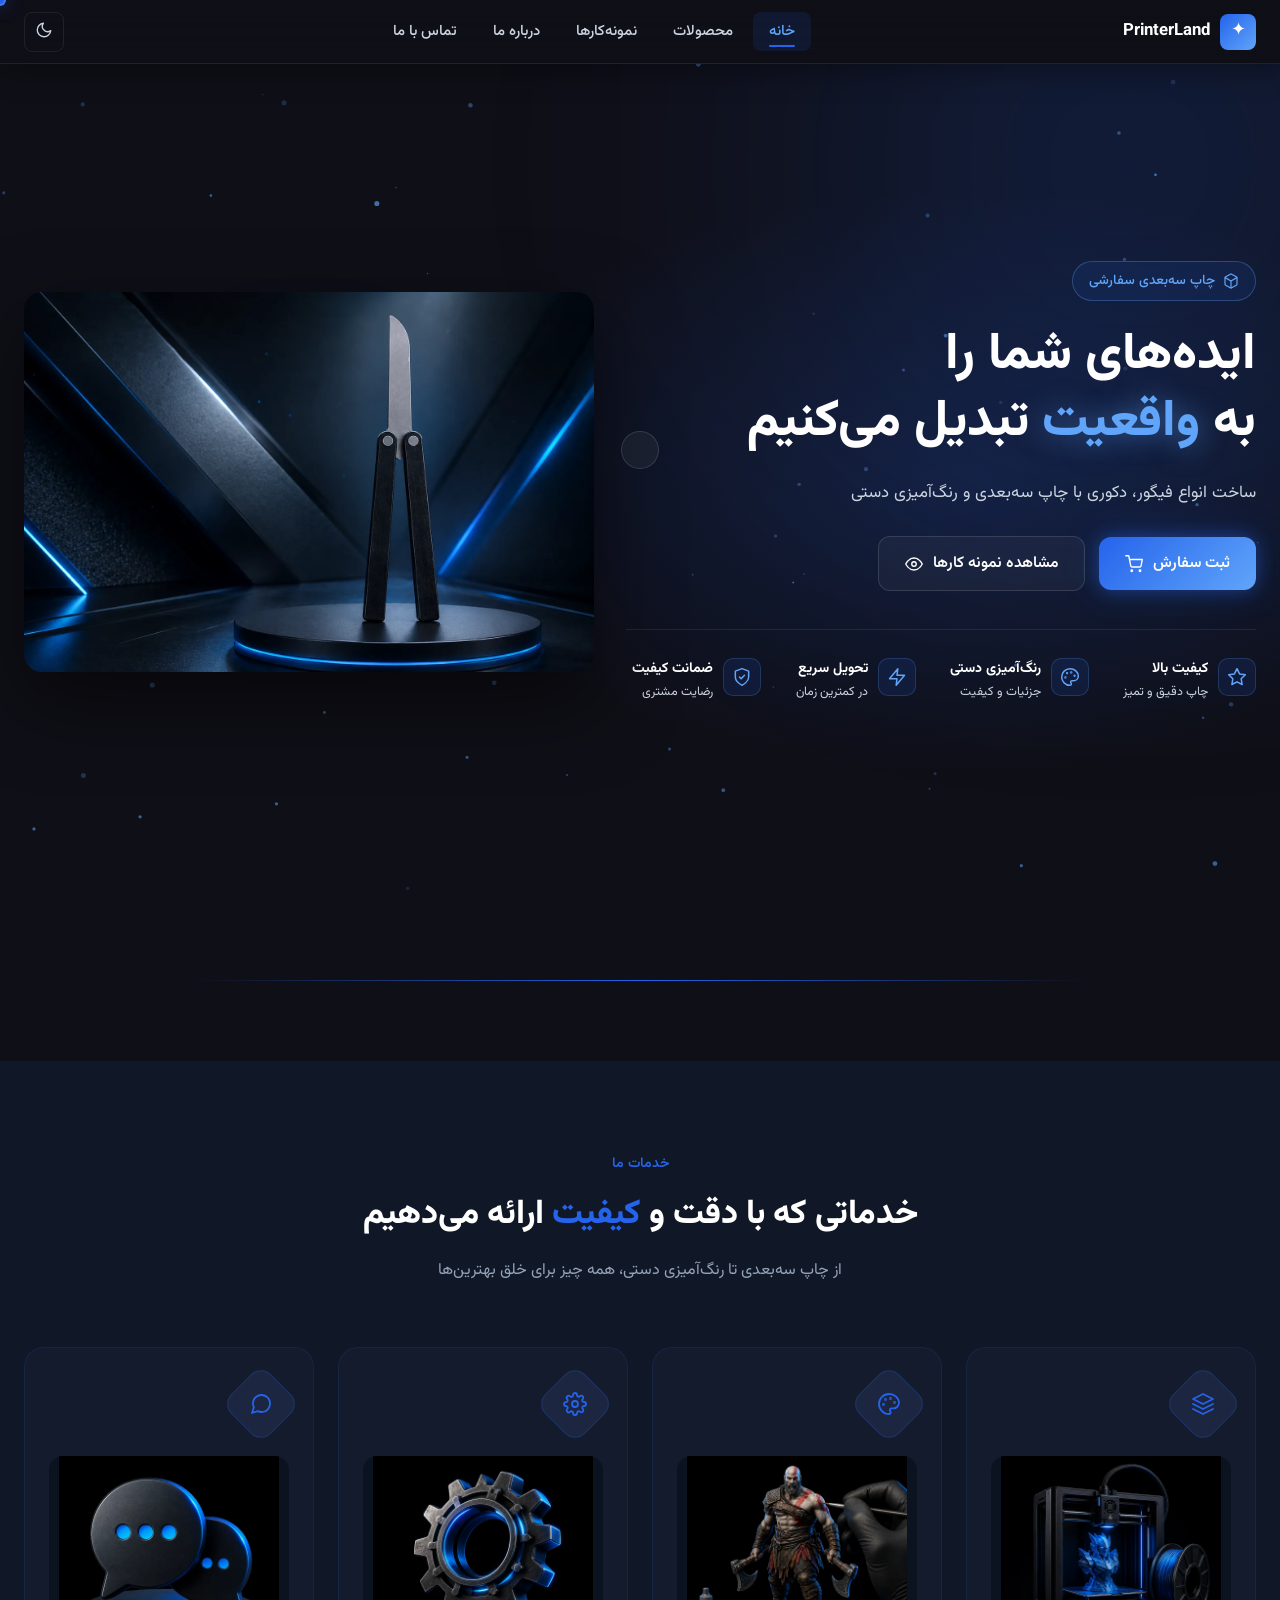
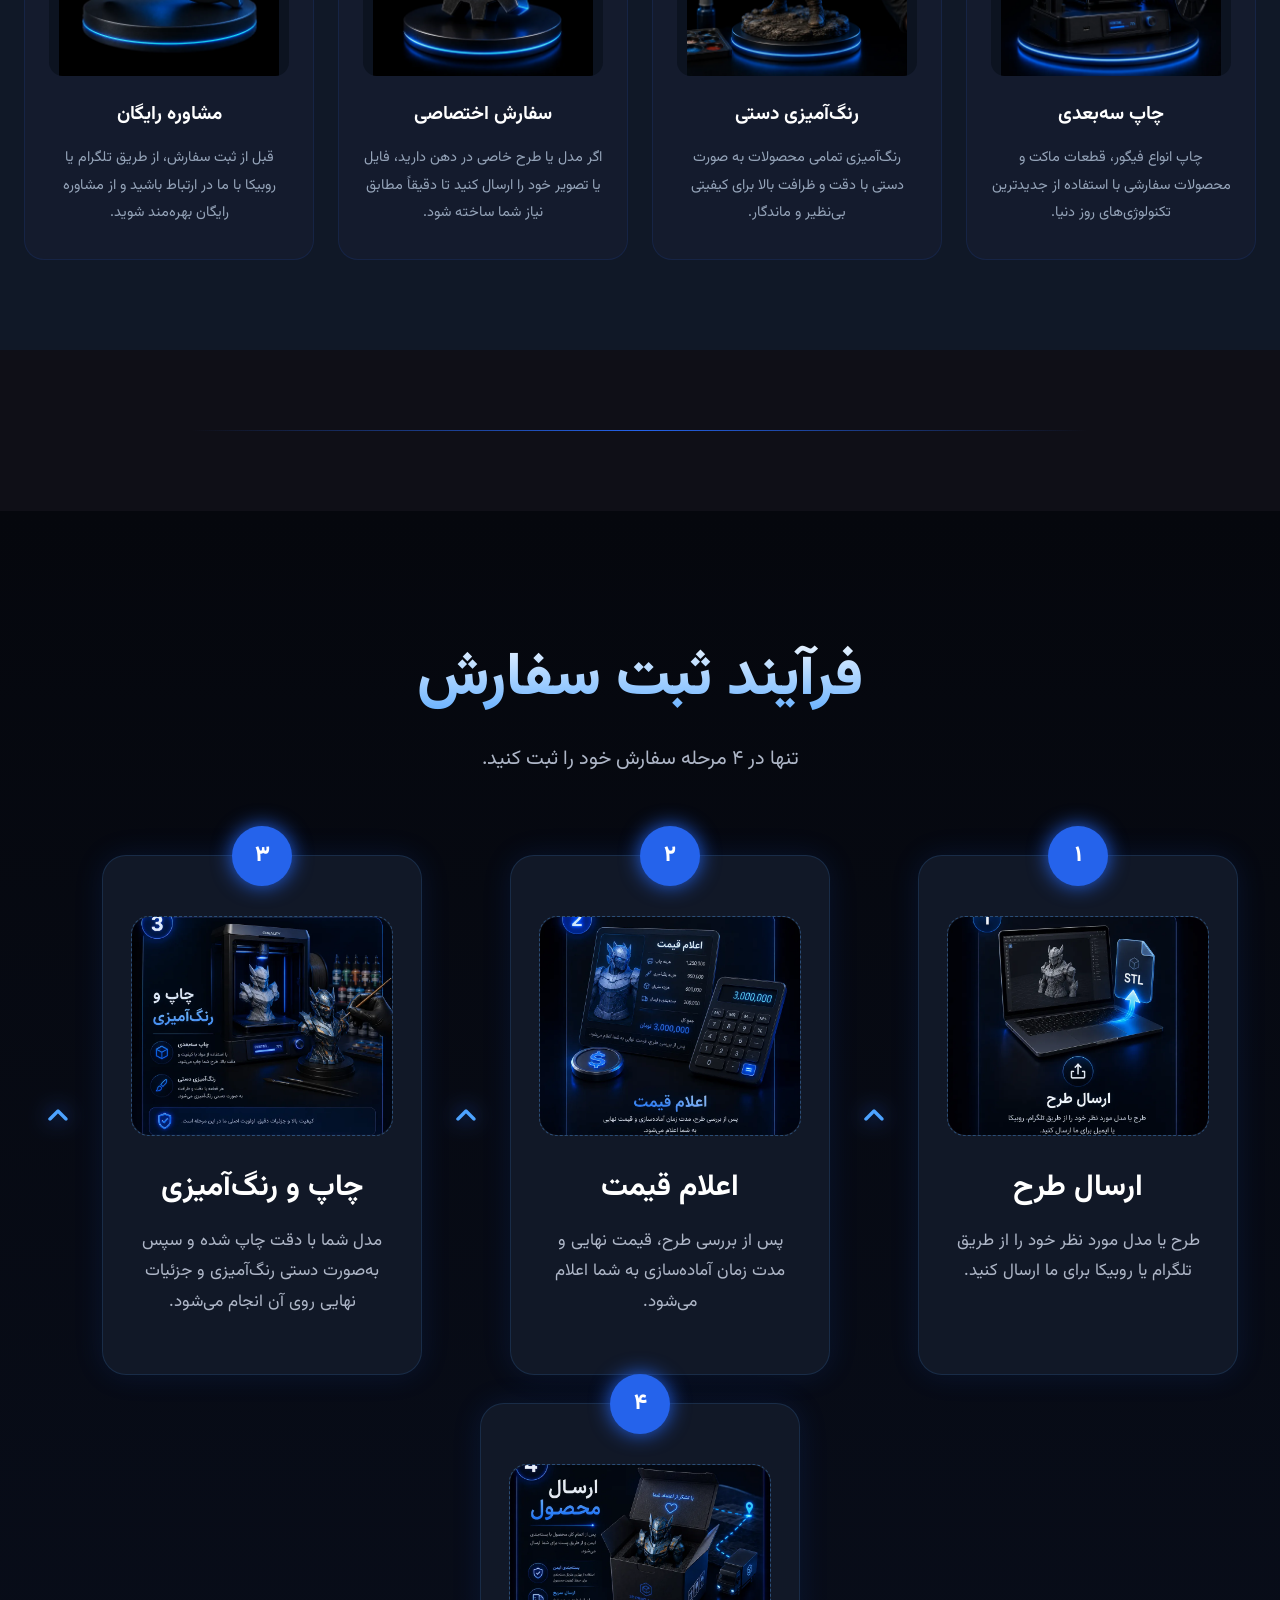
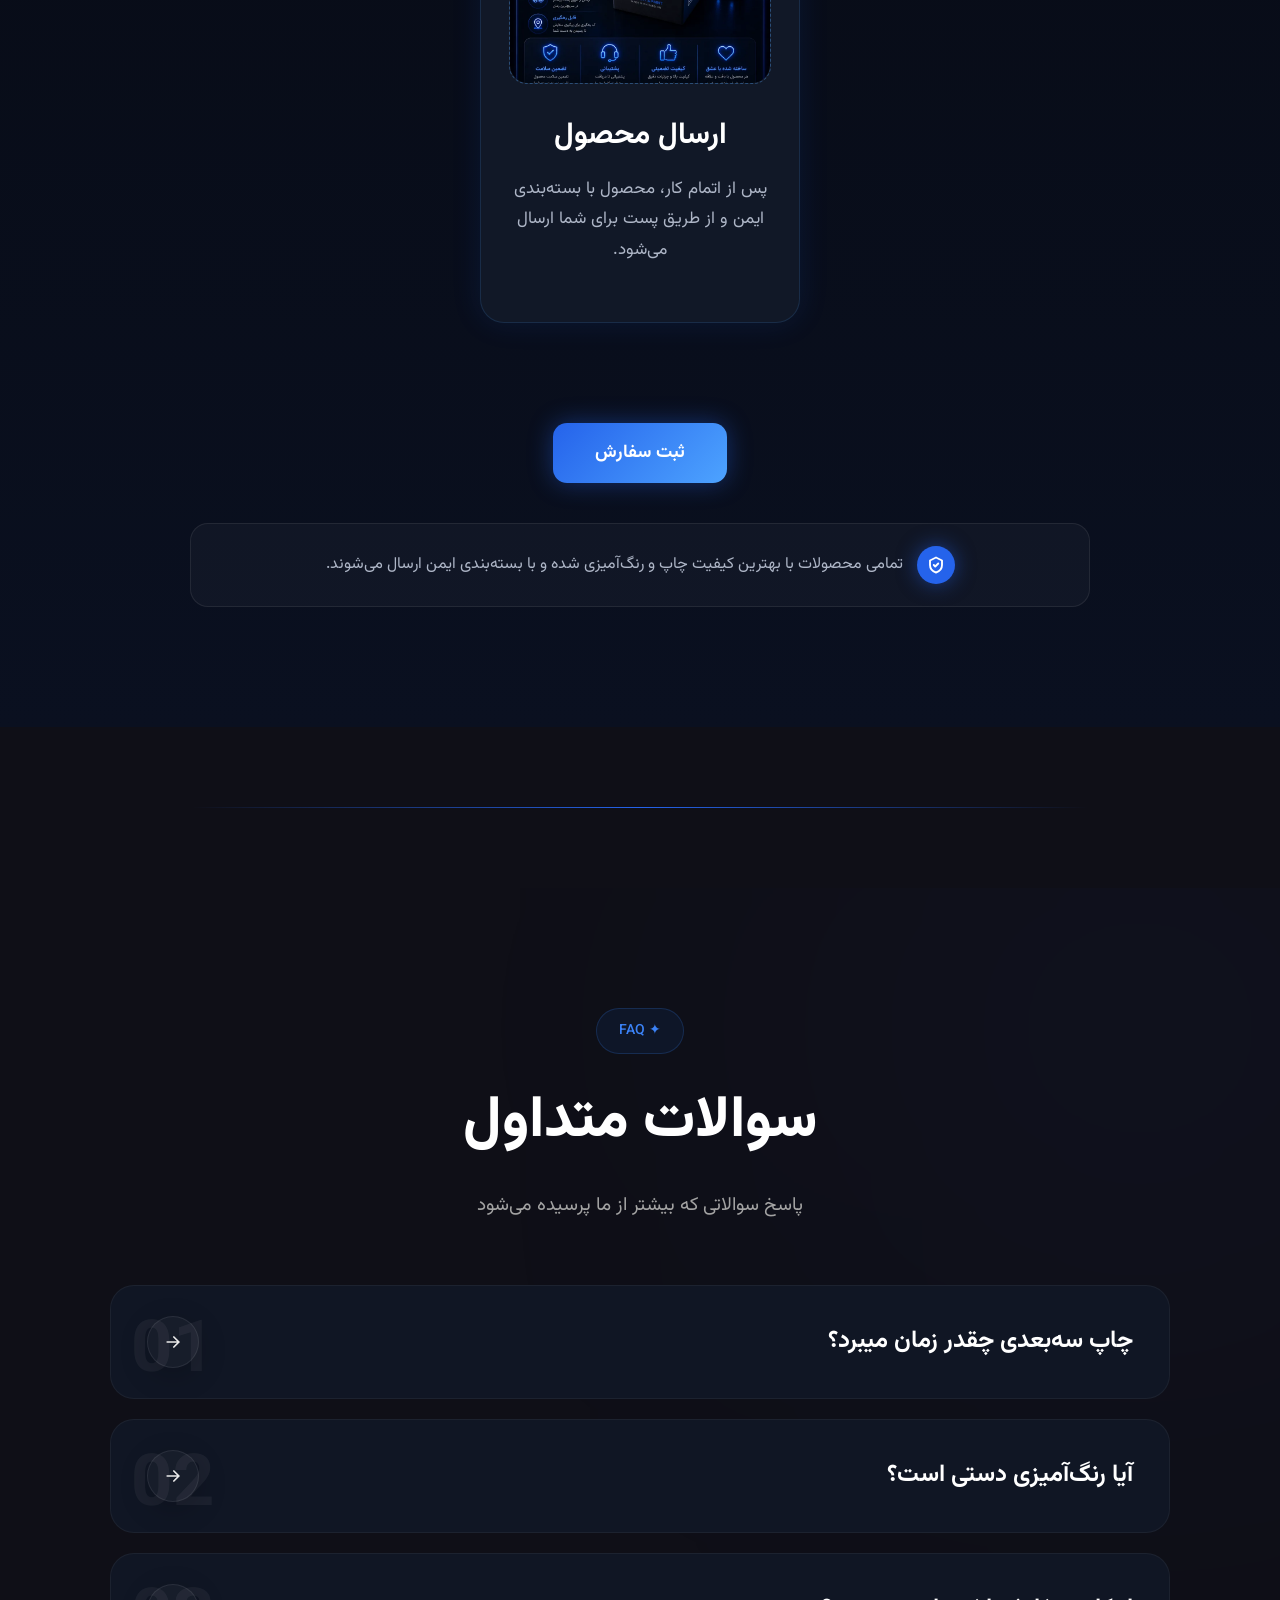
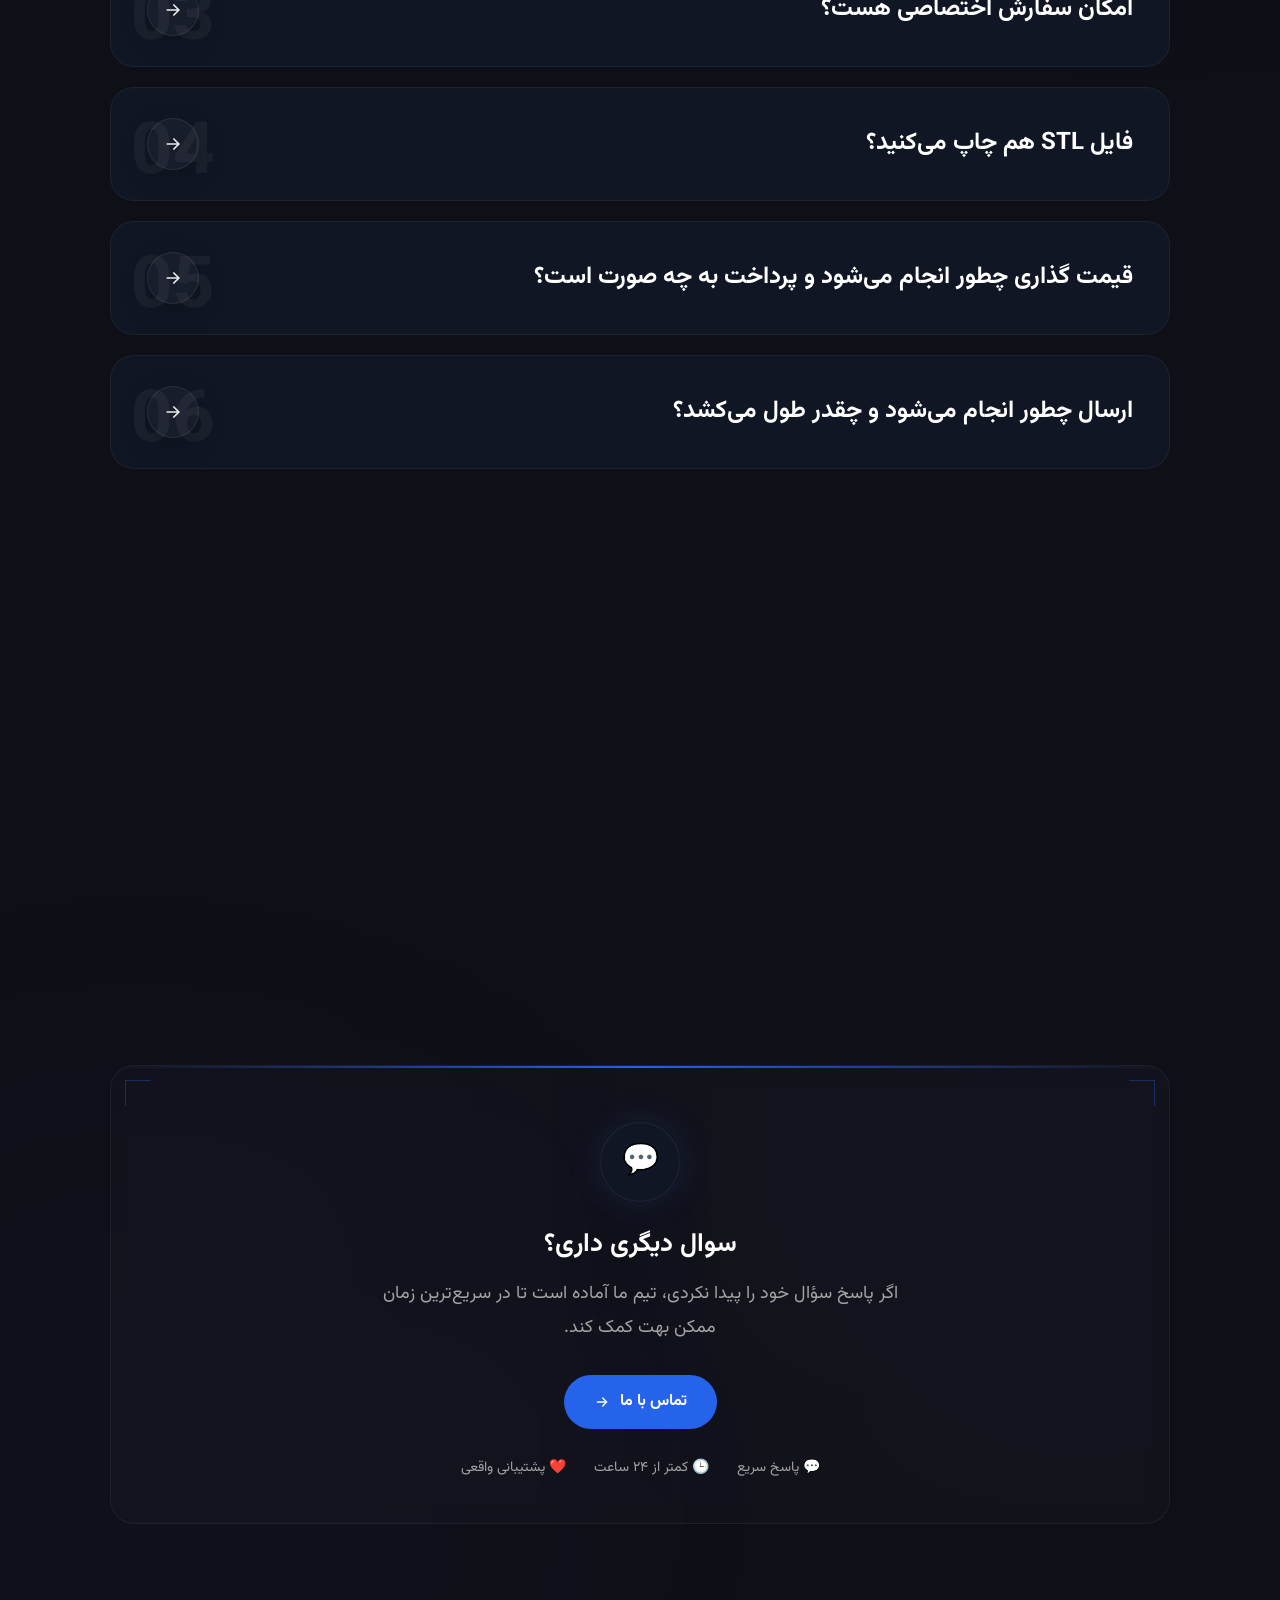
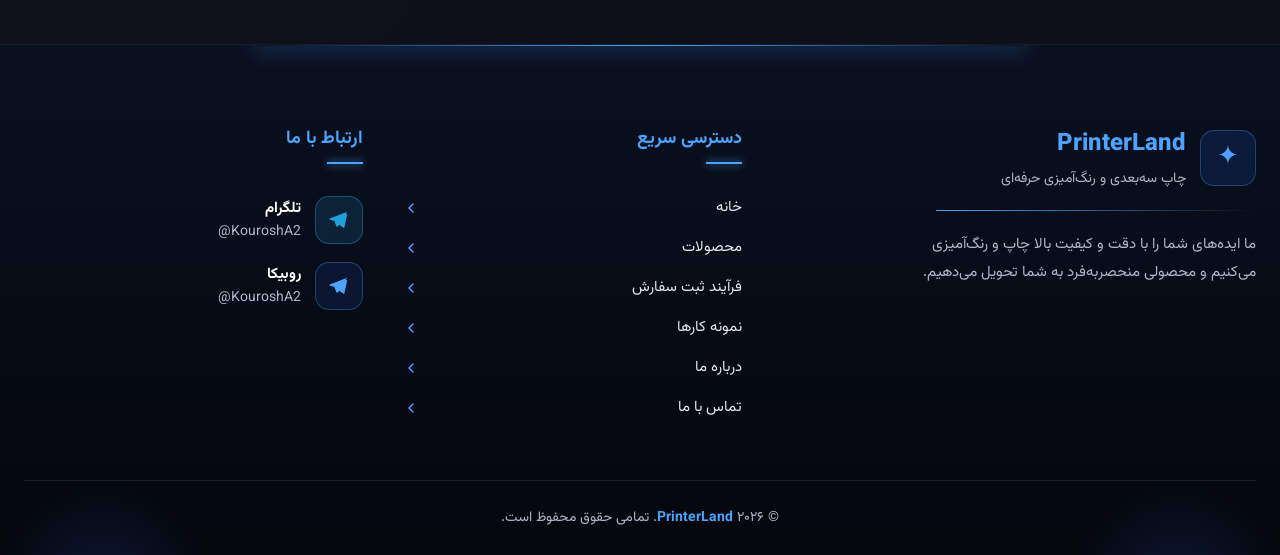
==== commit 607dde85: "optimize change" ====
--- a/index.html
+++ b/index.html
@@ -259,7 +259,7 @@
             <div class="hero-glow"></div>
             <img
               class="hero-image"
-              src="assets/images/hero/hero.png"
+              src="assets/images/hero/hero.webp"
               alt="فیگور چاپ سه‌بعدی"
             />
           </div>
@@ -296,7 +296,7 @@
             </div>
             <div class="service-image">
               <img
-                src="assets/images/Services/%23U0686%23U0627%23U067e%20%23U0633%23U0647%20%23U0628%23U0639%23U062f%23U06cc.png"
+                src="assets/images/Services/چاپ سه بعدی.webp"
                 alt="چاپ سه‌بعدی"
               />
             </div>
@@ -329,7 +329,7 @@
             </div>
             <div class="service-image">
               <img
-                src="assets/images/Services/%23U0631%23U0646%23U06af%20%23U0627%23U0645%23U06cc%23U0632%23U06cc%20%23U062f%23U0633%23U062a%23U06cc.png"
+                src="assets/images/Services/رنگ امیزی دستی.webp"
                 alt="رنگ‌آمیزی دستی"
               />
             </div>
@@ -359,7 +359,7 @@
             </div>
             <div class="service-image">
               <img
-                src="assets/images/Services/%23U0645%23U0634%23U0627%23U0631%23U0634%20%23U0627%23U062e%23U062a%23U0635%23U0627%23U0635%23U06cc.png"
+                src="assets/images/Services/مشارش اختصاصی.webp"
                 alt="مشارش اختصاصی"
               />
             </div>
@@ -389,7 +389,7 @@
             <!-- عکس مربوط به این کارت را اینجا قرار دهید -->
             <div class="service-image">
               <img
-                src="assets/images/Services/%23U0645%23U0634%23U0627%23U0648%23U0631%23U0647%20%23U0631%23U0627%23U06cc%23U06af%23U0627%23U0646.png"
+                src="assets/images/Services/مشاوره رایگان.webp"
                 alt="مشاوره رایگان"
               />
             </div>
@@ -419,7 +419,7 @@
               <div class="process-card-image">
                 <!-- عکس خودتون رو اینجا جایگزین کنید -->
                 <img
-                  src="assets/images/products/%23U0627%23U0631%23U0633%23U0627%23U0644%20%23U0637%23U0631%23U062d.png"
+                  src="assets/images/products/ارسال طرح.webp"
                   alt="ارسال طرح"
                 />
               </div>
@@ -448,7 +448,7 @@
               <span class="process-step-number">۲</span>
               <div class="process-card-image">
                 <img
-                  src="assets/images/products/%23U0627%23U0639%23U0644%23U0627%23U0645%20%23U0642%23U06cc%23U0645%23U062a.png"
+                  src="assets/images/products/اعلام قیمت.webp"
                   alt="اعلام قیمت"
                 />
               </div>
@@ -477,7 +477,7 @@
               <span class="process-step-number">۳</span>
               <div class="process-card-image">
                 <img
-                  src="assets/images/products/%23U062c%23U0627%23U067e.png"
+                  src="assets/images/products/جاپ.webp"
                   alt="چاپ و رنگ‌آمیزی"
                 />
               </div>
@@ -505,7 +505,7 @@
             <div class="process-card">
               <span class="process-step-number">۴</span>
               <div class="process-card-image">
-                <img src="assets/images/products/%23U0627%23U0631%23U0633%23U0627%23U0644.png" alt="ارسال محصول" />
+                <img src="assets/images/products/ارسال.webp" alt="ارسال محصول" />
               </div>
               <h3 class="process-card-title">ارسال محصول</h3>
               <p class="process-card-text">
@@ -569,7 +569,7 @@
               <p class="order-app-text">
                 برای ثبت سفارش به آیدی زیر پیام بدید:
               </p>
-              <span class="order-app-id">@Your_User_Name</span>
+              <span class="order-app-id">@KouroshA2</span>
             </div>
 
             <!-- روبیکا -->
@@ -581,7 +581,7 @@
               <p class="order-app-text">
                 برای ثبت سفارش به آیدی زیر پیام بدید:
               </p>
-              <span class="order-app-id">@Your_User_Name</span>
+              <span class="order-app-id">@KouroshA2</span>
             </div>
           </div>
         </div>
@@ -1075,7 +1075,7 @@
                 </span>
                 <div>
                   <div class="footer-contact-name">تلگرام</div>
-                  <div class="footer-contact-id">@Your_User_Name</div>
+                  <div class="footer-contact-id">@KouroshA2</div>
                 </div>
               </li>
               <li class="footer-contact-item">
@@ -1088,7 +1088,7 @@
                 </span>
                 <div>
                   <div class="footer-contact-name">روبیکا</div>
-                  <div class="footer-contact-id">@Your_User_Name</div>
+                  <div class="footer-contact-id">@KouroshA2</div>
                 </div>
               </li>
             </ul>
